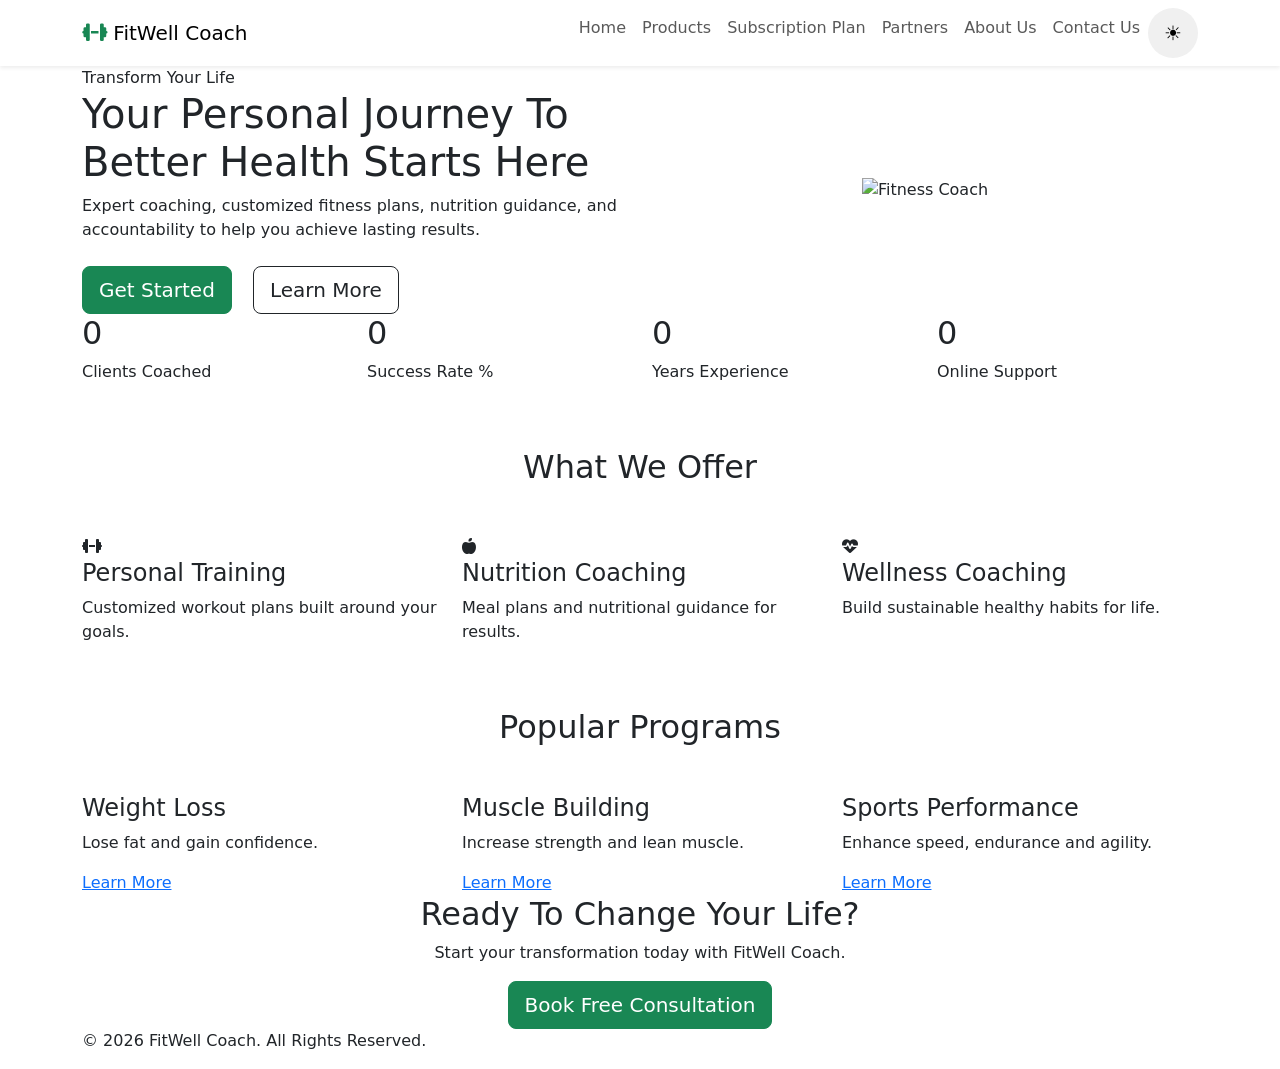
==== index.html @ d2bd3343 "added subscriptions and dark mode" ====
<!DOCTYPE html>
<html lang="en">

<head>
    <meta charset="UTF-8">
    <meta name="viewport" content="width=device-width, initial-scale=1.0">

    <title>FitWell Coach</title>

    <link href="https://cdn.jsdelivr.net/npm/bootstrap@5.3.3/dist/css/bootstrap.min.css" rel="stylesheet">

    <link rel="stylesheet" href="https://cdnjs.cloudflare.com/ajax/libs/font-awesome/6.5.2/css/all.min.css">

    <link rel="stylesheet" href="style.css">
    
    <!-- Dark Mode CSS -->
    <link rel="stylesheet" href="darkmode.css">
</head>

<body>

    <!-- NAVBAR -->

    <nav class="navbar navbar-expand-lg bg-white shadow-sm sticky-top">
        <div class="container">

            <a class="navbar-brand" href="#">
                <i class="fa-solid fa-dumbbell text-success"></i>
                FitWell Coach
            </a>

            <button class="navbar-toggler" data-bs-toggle="collapse" data-bs-target="#navMenu">
                <span class="navbar-toggler-icon"></span>
            </button>

            <div class="collapse navbar-collapse" id="navMenu">

                <ul class="navbar-nav ms-auto">

                    <li class="nav-item">
                        <a class="nav-link" href="index.html">Home</a>
                    </li>

                    <li class="nav-item">
                        <a class="nav-link" href="#">Products</a>
                    </li>

                    <li class="nav-item">
                        <a class="nav-link" href="#">Subscription Plan</a>
                    </li>

                    <li class="nav-item">
                        <a class="nav-link" href="partners.html">Partners</a>

                    </li>

                    <li class="nav-item">
                        <a class="nav-link" href="#">About Us</a>

                    </li>

                    <li class="nav-item">
                        <a class="nav-link" href="#">Contact Us</a>
                    </li>

                    <li class="nav-item">
                        <button class="toggle-btn" id="themeToggle"></button>
                    </li>

                </ul>

            </div>

        </div>
    </nav>

    <!-- HERO -->

    <section class="hero">

        <div class="container">

            <div class="row align-items-center">

                <div class="col-lg-6">

                    <span class="hero-badge">
                        Transform Your Life
                    </span>

                    <h1>
                        Your Personal Journey To
                        Better Health Starts Here
                    </h1>

                    <p>
                        Expert coaching, customized fitness plans,
                        nutrition guidance, and accountability to help
                        you achieve lasting results.
                    </p>

                    <div class="mt-4">

                        <a href="#" class="btn btn-success btn-lg me-3">
                            Get Started
                        </a>

                        <a href="#" class="btn btn-outline-dark btn-lg">
                            Learn More
                        </a>

                    </div>

                </div>

                <div class="col-lg-6 text-center">

                    <img src="https://images.unsplash.com/photo-1517836357463-d25dfeac3438?w=900"
                        class="img-fluid hero-image" alt="Fitness Coach">

                </div>

            </div>

        </div>

    </section>

    <!-- STATS -->

    <section class="stats">

        <div class="container">

            <div class="row g-4">

                <div class="col-md-3">
                    <div class="stat-card">
                        <h2 class="counter" data-target="500">0</h2>
                        <p>Clients Coached</p>
                    </div>
                </div>

                <div class="col-md-3">
                    <div class="stat-card">
                        <h2 class="counter" data-target="95">0</h2>
                        <p>Success Rate %</p>
                    </div>
                </div>

                <div class="col-md-3">
                    <div class="stat-card">
                        <h2 class="counter" data-target="12">0</h2>
                        <p>Years Experience</p>
                    </div>
                </div>

                <div class="col-md-3">
                    <div class="stat-card">
                        <h2 class="counter" data-target="24">0</h2>
                        <p>Online Support</p>
                    </div>
                </div>

            </div>

        </div>

    </section>

    <!-- SERVICES -->

    <section class="py-5">

        <div class="container">

            <h2 class="section-title text-center">
                What We Offer
            </h2>

            <div class="row g-4 mt-4">

                <div class="col-lg-4">

                    <div class="service-card">

                        <i class="fa-solid fa-dumbbell"></i>

                        <h4>Personal Training</h4>

                        <p>
                            Customized workout plans built around your goals.
                        </p>

                    </div>

                </div>

                <div class="col-lg-4">

                    <div class="service-card">

                        <i class="fa-solid fa-apple-whole"></i>

                        <h4>Nutrition Coaching</h4>

                        <p>
                            Meal plans and nutritional guidance for results.
                        </p>

                    </div>

                </div>

                <div class="col-lg-4">

                    <div class="service-card">

                        <i class="fa-solid fa-heart-pulse"></i>

                        <h4>Wellness Coaching</h4>

                        <p>
                            Build sustainable healthy habits for life.
                        </p>

                    </div>

                </div>

            </div>

        </div>

    </section>

    <!-- PROGRAMS -->

    <section class="programs">

        <div class="container">

            <h2 class="section-title text-center">
                Popular Programs
            </h2>

            <div class="row g-4 mt-4">

                <div class="col-lg-4">
                    <div class="program-card">
                        <h4>Weight Loss</h4>
                        <p>Lose fat and gain confidence.</p>
                        <a href="#">Learn More</a>
                    </div>
                </div>

                <div class="col-lg-4">
                    <div class="program-card">
                        <h4>Muscle Building</h4>
                        <p>Increase strength and lean muscle.</p>
                        <a href="#">Learn More</a>
                    </div>
                </div>

                <div class="col-lg-4">
                    <div class="program-card">
                        <h4>Sports Performance</h4>
                        <p>Enhance speed, endurance and agility.</p>
                        <a href="#">Learn More</a>
                    </div>
                </div>

            </div>

        </div>

    </section>

    <!-- CTA -->

    <section class="cta">

        <div class="container text-center">

            <h2>Ready To Change Your Life?</h2>

            <p>
                Start your transformation today with FitWell Coach.
            </p>

            <a href="#" class="btn btn-success btn-lg">
                Book Free Consultation
            </a>

        </div>

    </section>

    <!-- FOOTER -->

    <footer>

        <div class="container">

            <p>
                © 2026 FitWell Coach. All Rights Reserved.
            </p>

        </div>

    </footer>

    <script src="https://cdn.jsdelivr.net/npm/bootstrap@5.3.3/dist/js/bootstrap.bundle.min.js"></script>
    <!-- <script src="script.js"></script> -->
    
    <!-- Dark Mode Script -->
    <script src="darkmode.js"></script>

</body>

</html>
---- darkmode.css ----
/* Dark Mode Toggle Button */
.toggle-btn {
    width: 50px;
    height: 50px;
    border-radius: 50%;
    border: none;
    background: #f0f0f0;
    cursor: pointer;
    display: flex;
    align-items: center;
    justify-content: center;
    font-size: 20px;
    transition: all 0.3s ease;
    position: relative;
}

.toggle-btn:hover {
    background: #e0e0e0;
    transform: scale(1.05);
}

.toggle-btn::before {
    content: '☀️';
    position: absolute;
    transition: opacity 0.3s ease, transform 0.3s ease;
    opacity: 1;
}

.toggle-btn.dark-mode::before {
    opacity: 0;
    transform: rotate(180deg);
}

.toggle-btn::after {
    content: '🌙';
    position: absolute;
    transition: opacity 0.3s ease, transform 0.3s ease;
    opacity: 0;
    transform: rotate(-180deg);
}

.toggle-btn.dark-mode::after {
    opacity: 1;
    transform: rotate(0deg);
}

/* Dark Mode Styles for Body and Text */
body.dark-mode {
    background: #1a1a2e !important;
    color: #e0e0e0 !important;
}

body.dark-mode h1,
body.dark-mode h2,
body.dark-mode h3,
body.dark-mode h4,
body.dark-mode h5,
body.dark-mode h6 {
    color: #e0e0e0 !important;
}

body.dark-mode p,
body.dark-mode span,
body.dark-mode a,
body.dark-mode li {
    color: #d0d0d0 !important;
}

body.dark-mode a {
    transition: color 0.3s ease;
}

body.dark-mode a:hover {
    color: #27ae60 !important;
}

/* Dark Mode Navbar */
body.dark-mode .navbar {
    background-color: #252541 !important;
}

body.dark-mode .navbar-light .navbar-brand {
    color: #e0e0e0 !important;
}

body.dark-mode .navbar-light .nav-link {
    color: #d0d0d0 !important;
}

body.dark-mode .navbar-light .nav-link:hover {
    color: #27ae60 !important;
}

body.dark-mode .navbar-light .navbar-toggler {
    border-color: #555 !important;
}

body.dark-mode .navbar-light .navbar-toggler-icon {
    background-image: url("data:image/svg+xml,%3csvg xmlns='http://www.w3.org/2000/svg' viewBox='0 0 30 30'%3e%3cpath stroke='%23d0d0d0' stroke-linecap='round' stroke-miterlimit='10' stroke-width='2' d='M4 7h22M4 15h22M4 23h22'/%3e%3c/svg%3e") !important;
}

/* Dark Mode Cards */
body.dark-mode .stat-card,
body.dark-mode .service-card,
body.dark-mode .program-card,
body.dark-mode .plan-card,
body.dark-mode .card {
    background: #2d2d44 !important;
    color: #e0e0e0 !important;
    border-color: #3d3d54 !important;
}

body.dark-mode .stat-card h2 {
    color: #27ae60 !important;
}

/* Dark Mode Hero Badge */
body.dark-mode .hero-badge {
    background: rgba(39, 174, 96, 0.2) !important;
    color: #7fd9a0 !important;
}

/* Dark Mode Section Title */
body.dark-mode .section-title {
    color: #e0e0e0 !important;
}

/* Dark Mode Button */
body.dark-mode .btn-success {
    background: #27ae60 !important;
    border-color: #27ae60 !important;
}

body.dark-mode .btn-success:hover {
    background: #1e8449 !important;
    border-color: #1e8449 !important;
}

body.dark-mode .btn-primary,
body.dark-mode .btn-info {
    background: #3498db !important;
    border-color: #3498db !important;
}

body.dark-mode .btn-primary:hover,
body.dark-mode .btn-info:hover {
    background: #2980b9 !important;
    border-color: #2980b9 !important;
}

/* Dark Mode Form Elements */
body.dark-mode .form-control,
body.dark-mode .form-select,
body.dark-mode textarea {
    background: #2d2d44 !important;
    border-color: #3d3d54 !important;
    color: #e0e0e0 !important;
}

body.dark-mode .form-control:focus,
body.dark-mode .form-select:focus {
    background: #2d2d44 !important;
    border-color: #27ae60 !important;
    color: #e0e0e0 !important;
    box-shadow: 0 0 0 0.2rem rgba(39, 174, 96, 0.25) !important;
}

body.dark-mode .form-control::placeholder {
    color: #888 !important;
}

/* Dark Mode Tables */
body.dark-mode .table {
    color: #e0e0e0 !important;
    border-color: #3d3d54 !important;
}

body.dark-mode .table thead th {
    background: #2d2d44 !important;
    color: #e0e0e0 !important;
    border-color: #3d3d54 !important;
}

body.dark-mode .table tbody tr:hover {
    background: #3d3d54 !important;
}

/* Dark Mode Borders and Dividers */
body.dark-mode hr {
    border-color: #3d3d54 !important;
}

body.dark-mode .border {
    border-color: #3d3d54 !important;
}

/* Dark Mode Alerts */
body.dark-mode .alert {
    background: #2d2d44 !important;
    border-color: #3d3d54 !important;
    color: #e0e0e0 !important;
}

body.dark-mode .alert-success {
    background: rgba(39, 174, 96, 0.15) !important;
    border-color: #27ae60 !important;
}

body.dark-mode .alert-warning {
    background: rgba(241, 196, 15, 0.15) !important;
    border-color: #f1c40f !important;
}

body.dark-mode .alert-danger {
    background: rgba(231, 76, 60, 0.15) !important;
    border-color: #e74c3c !important;
}

/* Dark Mode Popular Plan Card */
body.dark-mode .popular {
    border-color: #27ae60 !important;
}

body.dark-mode .amount {
    color: #7fd9a0 !important;
}

body.dark-mode .period {
    color: #888 !important;
}

/* Dark Mode Price Text */
body.dark-mode .price {
    color: #d0d0d0 !important;
}

/* Dark Mode Icons */
body.dark-mode .fa,
body.dark-mode .fas,
body.dark-mode .far {
    color: inherit;
}

body.dark-mode .text-success {
    color: #27ae60 !important;
}

body.dark-mode .text-danger {
    color: #e74c3c !important;
}

body.dark-mode .text-warning {
    color: #f1c40f !important;
}

body.dark-mode .text-info {
    color: #3498db !important;
}

body.dark-mode .bg-light {
    background: #2d2d44 !important;
}

body.dark-mode .bg-white {
    background: #2d2d44 !important;
}

body.dark-mode .shadow-sm,
body.dark-mode .shadow {
    box-shadow: 0 0 10px rgba(0, 0, 0, 0.5) !important;
}

/* Dark Mode Dropdown */
body.dark-mode .dropdown-menu {
    background: #2d2d44 !important;
    border-color: #3d3d54 !important;
}

body.dark-mode .dropdown-item {
    color: #e0e0e0 !important;
}

body.dark-mode .dropdown-item:hover,
body.dark-mode .dropdown-item:focus {
    background: #3d3d54 !important;
    color: #e0e0e0 !important;
}

body.dark-mode .dropdown-divider {
    border-color: #3d3d54 !important;
}

/* Dark Mode Modal */
body.dark-mode .modal-content {
    background: #2d2d44 !important;
    border-color: #3d3d54 !important;
    color: #e0e0e0 !important;
}

body.dark-mode .modal-header {
    border-color: #3d3d54 !important;
}

body.dark-mode .modal-footer {
    border-color: #3d3d54 !important;
}

body.dark-mode .btn-close {
    filter: invert(1);
}

/* Dark Mode Toggle Button Styling */
body.dark-mode .toggle-btn {
    background: #3d3d54 !important;
}

body.dark-mode .toggle-btn:hover {
    background: #4d4d64 !important;
}

/* Smooth Transitions */
body,
body * {
    transition: background-color 0.3s ease, color 0.3s ease, border-color 0.3s ease;
}
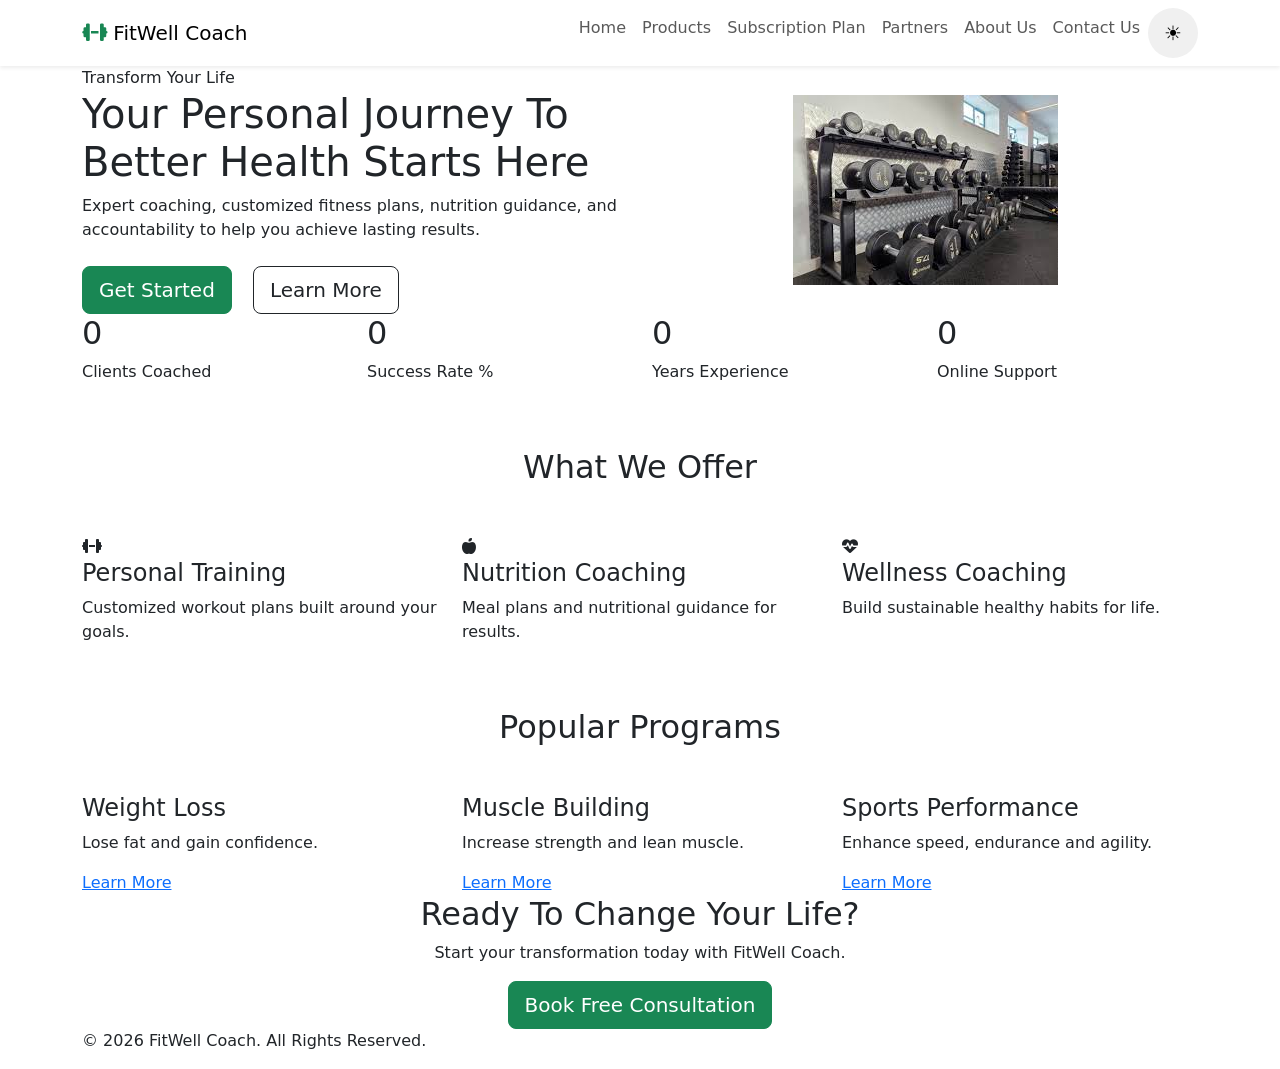
==== commit 8f46d7c2: "sec commit" ====
--- a/index.html
+++ b/index.html
@@ -19,7 +19,6 @@
 
 <body>
 
-    <!-- NAVBAR -->
 
     <nav class="navbar navbar-expand-lg bg-white shadow-sm sticky-top">
         <div class="container">
@@ -42,11 +41,11 @@
                     </li>
 
                     <li class="nav-item">
-                        <a class="nav-link" href="#">Products</a>
-                    </li>
-
-                    <li class="nav-item">
-                        <a class="nav-link" href="#">Subscription Plan</a>
+                        <a class="nav-link" href="products.html">Products</a>
+                    </li>
+
+                    <li class="nav-item">
+                        <a class="nav-link" href="Subscription.html">Subscription Plan</a>
                     </li>
 
                     <li class="nav-item">
@@ -55,12 +54,12 @@
                     </li>
 
                     <li class="nav-item">
-                        <a class="nav-link" href="#">About Us</a>
-
-                    </li>
-
-                    <li class="nav-item">
-                        <a class="nav-link" href="#">Contact Us</a>
+                        <a class="nav-link" href="about.html">About Us</a>
+
+                    </li>
+
+                    <li class="nav-item">
+                        <a class="nav-link" href="contact.us.html">Contact Us</a>
                     </li>
 
                     <li class="nav-item">
@@ -74,7 +73,6 @@
         </div>
     </nav>
 
-    <!-- HERO -->
 
     <section class="hero">
 
@@ -115,7 +113,7 @@
 
                 <div class="col-lg-6 text-center">
 
-                    <img src="https://images.unsplash.com/photo-1517836357463-d25dfeac3438?w=900"
+                    <img src="images/dumbell.jpg"
                         class="img-fluid hero-image" alt="Fitness Coach">
 
                 </div>
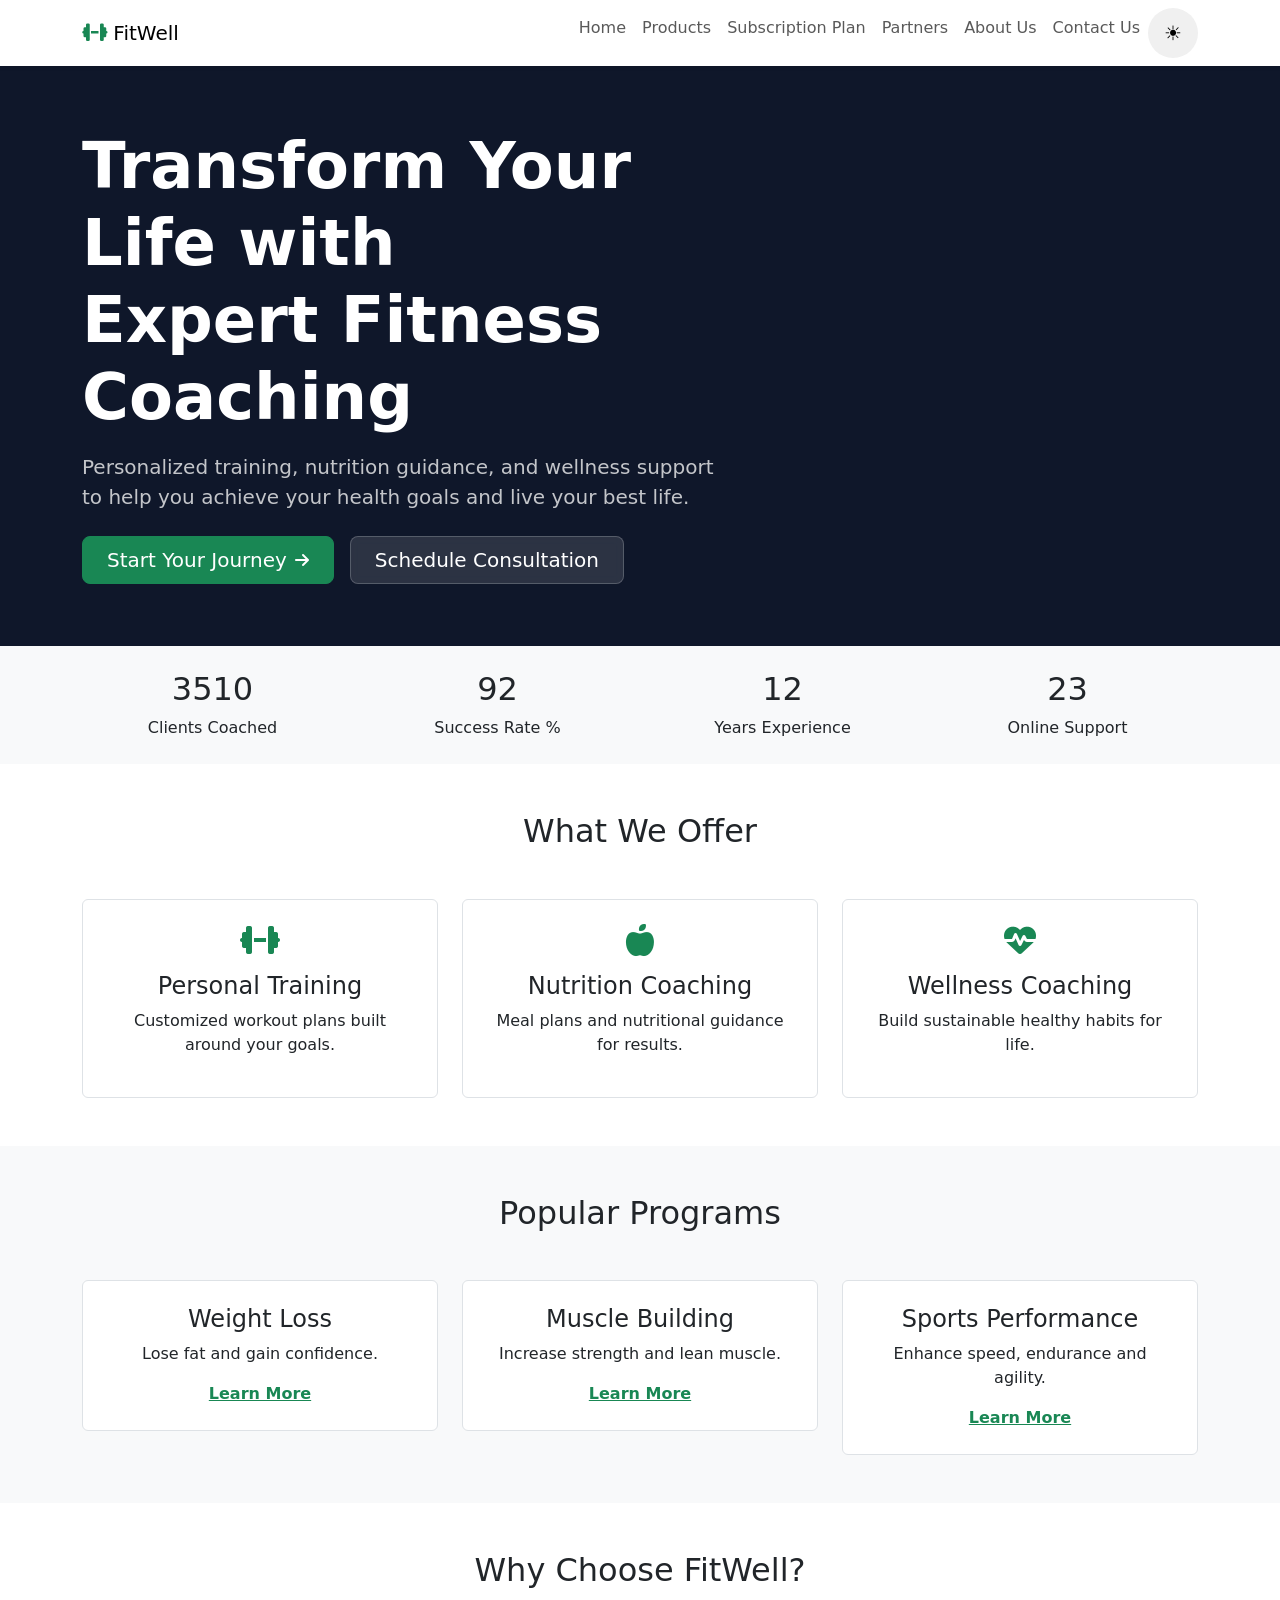
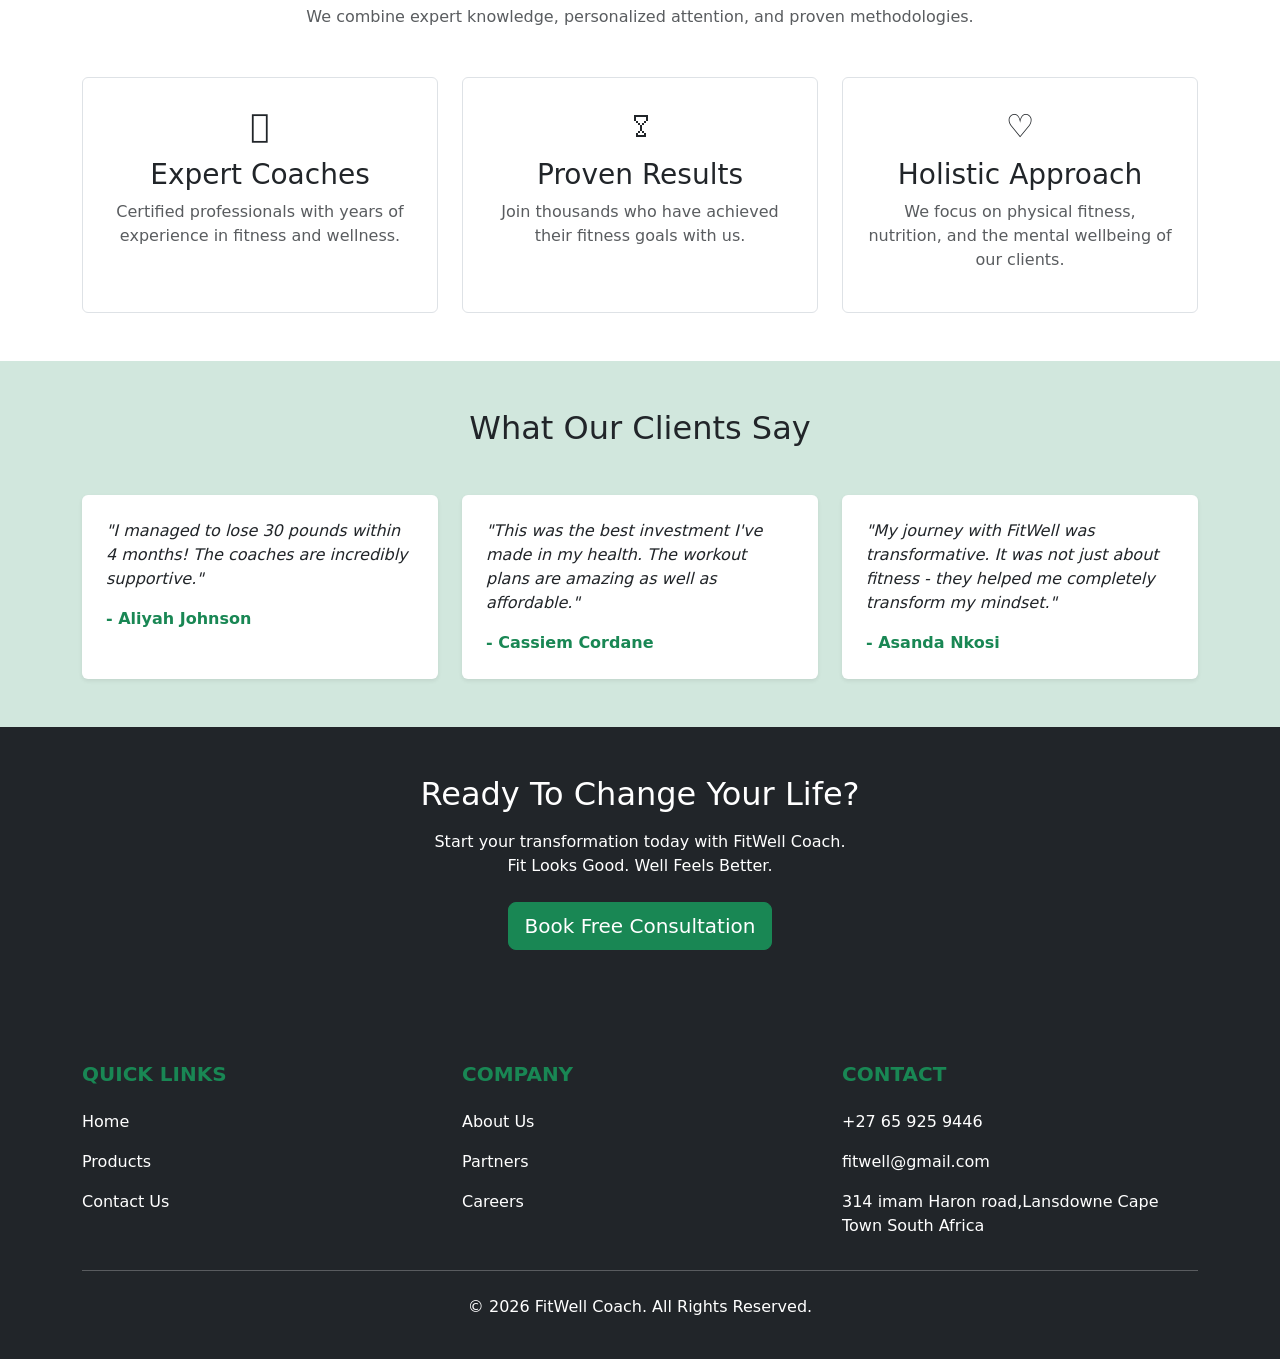
==== commit 55def649: "index work" ====
--- a/index.html
+++ b/index.html
@@ -1,319 +1,397 @@
-<!DOCTYPE html>
+<!doctype html>
 <html lang="en">
-
-<head>
-    <meta charset="UTF-8">
-    <meta name="viewport" content="width=device-width, initial-scale=1.0">
-
-    <title>FitWell Coach</title>
-
-    <link href="https://cdn.jsdelivr.net/npm/bootstrap@5.3.3/dist/css/bootstrap.min.css" rel="stylesheet">
-
-    <link rel="stylesheet" href="https://cdnjs.cloudflare.com/ajax/libs/font-awesome/6.5.2/css/all.min.css">
-
-    <link rel="stylesheet" href="style.css">
-    
-    <!-- Dark Mode CSS -->
-    <link rel="stylesheet" href="darkmode.css">
-</head>
-
-<body>
-
-
+  <head>
+    <meta charset="UTF-8" />
+    <meta name="viewport" content="width=device-width, initial-scale=1.0" />
+
+    <title>FitWell</title>
+
+    <link
+      href="https://cdn.jsdelivr.net/npm/bootstrap@5.3.3/dist/css/bootstrap.min.css"
+      rel="stylesheet"
+    />
+
+    <link
+      rel="stylesheet"
+      href="https://cdnjs.cloudflare.com/ajax/libs/font-awesome/6.5.2/css/all.min.css"
+    />
+
+    <link rel="stylesheet" href="style.css" />
+    <link rel="stylesheet" href="darkmode.css" />
+
+    <style>
+      .service-card,
+      .program-card,
+      .why-choose-card {
+        transition:
+          transform 0.3s ease,
+          box-shadow 0.3s ease;
+      }
+      .service-card:hover,
+      .program-card:hover,
+      .why-choose-card:hover {
+        transform: translateY(-5px);
+        box-shadow: 0 10px 20px rgba(0, 0, 0, 0.1);
+      }
+      /* Custom secondary button matching Bootstrap sizes for index2 hero structure */
+      .btn-outline-custom {
+        border: 2px solid #212529;
+        color: #212529;
+        background: transparent;
+        transition: all 0.3s ease;
+      }
+      .btn-outline-custom:hover {
+        background: #212529;
+        color: #fff;
+      }
+
+      /* UPDATED RESPONSIVE HERO BANNER */
+      .hero-bg-overlay {
+        background:
+          linear-gradient(rgba(15, 23, 42, 0.72), rgba(15, 23, 42, 0.72)),
+          url("https://vsc.co.za/wp-content/uploads/2021/04/vsc_header_home_2021.jpg")
+            no-repeat center center;
+        background-size: cover;
+        background-attachment: scroll;
+        background-color: #0f172a; /* Fallback baseline background color */
+
+        min-height: 580px;
+        display: flex;
+        align-items: center;
+      }
+
+      /* Glassmorphism secondary button style matching reference design layout */
+      .btn-dark-tint {
+        background-color: rgba(255, 255, 255, 0.12);
+        color: #fff;
+        border: 1px solid rgba(255, 255, 255, 0.2);
+        backdrop-filter: blur(4px);
+        transition: all 0.3s ease;
+      }
+      .btn-dark-tint:hover {
+        background-color: rgba(255, 255, 255, 0.25);
+        color: #fff;
+      }
+    </style>
+  </head>
+
+  <body>
     <nav class="navbar navbar-expand-lg bg-white shadow-sm sticky-top">
-        <div class="container">
-
-            <a class="navbar-brand" href="#">
-                <i class="fa-solid fa-dumbbell text-success"></i>
-                FitWell Coach
-            </a>
-
-            <button class="navbar-toggler" data-bs-toggle="collapse" data-bs-target="#navMenu">
-                <span class="navbar-toggler-icon"></span>
-            </button>
-
-            <div class="collapse navbar-collapse" id="navMenu">
-
-                <ul class="navbar-nav ms-auto">
-
-                    <li class="nav-item">
-                        <a class="nav-link" href="index.html">Home</a>
-                    </li>
-
-                    <li class="nav-item">
-                        <a class="nav-link" href="products.html">Products</a>
-                    </li>
-
-                    <li class="nav-item">
-                        <a class="nav-link" href="Subscription.html">Subscription Plan</a>
-                    </li>
-
-                    <li class="nav-item">
-                        <a class="nav-link" href="partners.html">Partners</a>
-
-                    </li>
-
-                    <li class="nav-item">
-                        <a class="nav-link" href="about.html">About Us</a>
-
-                    </li>
-
-                    <li class="nav-item">
-                        <a class="nav-link" href="contact.us.html">Contact Us</a>
-                    </li>
-
-                    <li class="nav-item">
-                        <button class="toggle-btn" id="themeToggle"></button>
-                    </li>
-
-                </ul>
-
-            </div>
-
-        </div>
+      <div class="container">
+        <a class="navbar-brand" href="#">
+          <i class="fa-solid fa-dumbbell text-success"></i>
+          FitWell
+        </a>
+
+        <button
+          class="navbar-toggler"
+          data-bs-toggle="collapse"
+          data-bs-target="#navMenu"
+        >
+          <span class="navbar-toggler-icon"></span>
+        </button>
+
+        <div class="collapse navbar-collapse" id="navMenu">
+          <ul class="navbar-nav ms-auto">
+            <li class="nav-item">
+              <a class="nav-link" href="index.html">Home</a>
+            </li>
+            <li class="nav-item">
+              <a class="nav-link" href="products.html">Products</a>
+            </li>
+            <li class="nav-item">
+              <a class="nav-link" href="Subscription.html">Subscription Plan</a>
+            </li>
+            <li class="nav-item">
+              <a class="nav-link" href="partners.html">Partners</a>
+            </li>
+            <li class="nav-item">
+              <a class="nav-link" href="about.html">About Us</a>
+            </li>
+            <li class="nav-item">
+              <a class="nav-link" href="contact.us.html">Contact Us</a>
+            </li>
+            <li class="nav-item">
+              <button class="toggle-btn" id="themeToggle"></button>
+            </li>
+          </ul>
+        </div>
+      </div>
     </nav>
 
-
-    <section class="hero">
-
-        <div class="container">
-
-            <div class="row align-items-center">
-
-                <div class="col-lg-6">
-
-                    <span class="hero-badge">
-                        Transform Your Life
-                    </span>
-
-                    <h1>
-                        Your Personal Journey To
-                        Better Health Starts Here
-                    </h1>
-
-                    <p>
-                        Expert coaching, customized fitness plans,
-                        nutrition guidance, and accountability to help
-                        you achieve lasting results.
-                    </p>
-
-                    <div class="mt-4">
-
-                        <a href="#" class="btn btn-success btn-lg me-3">
-                            Get Started
-                        </a>
-
-                        <a href="#" class="btn btn-outline-dark btn-lg">
-                            Learn More
-                        </a>
-
-                    </div>
-
-                </div>
-
-                <div class="col-lg-6 text-center">
-
-                    <img src="images/dumbell.jpg"
-                        class="img-fluid hero-image" alt="Fitness Coach">
-
-                </div>
-
-            </div>
-
-        </div>
-
-    </section>
-
-    <!-- STATS -->
-
-    <section class="stats">
-
-        <div class="container">
-
-            <div class="row g-4">
-
-                <div class="col-md-3">
-                    <div class="stat-card">
-                        <h2 class="counter" data-target="500">0</h2>
-                        <p>Clients Coached</p>
-                    </div>
-                </div>
-
-                <div class="col-md-3">
-                    <div class="stat-card">
-                        <h2 class="counter" data-target="95">0</h2>
-                        <p>Success Rate %</p>
-                    </div>
-                </div>
-
-                <div class="col-md-3">
-                    <div class="stat-card">
-                        <h2 class="counter" data-target="12">0</h2>
-                        <p>Years Experience</p>
-                    </div>
-                </div>
-
-                <div class="col-md-3">
-                    <div class="stat-card">
-                        <h2 class="counter" data-target="24">0</h2>
-                        <p>Online Support</p>
-                    </div>
-                </div>
-
-            </div>
-
-        </div>
-
-    </section>
-
-    <!-- SERVICES -->
+    <section class="hero hero-bg-overlay text-white py-5">
+      <div class="container">
+        <div class="row text-start">
+          <div class="col-xl-7 col-lg-9">
+            <h1 class="display-3 fw-bold mb-3">
+              Transform Your Life with<br />Expert Fitness Coaching
+            </h1>
+            <p class="lead mb-4 opacity-75" style="max-width: 680px">
+              Personalized training, nutrition guidance, and wellness support to
+              help you achieve your health goals and live your best life.
+            </p>
+            <div class="d-flex gap-3 mt-4">
+              <a
+                href="#"
+                class="btn btn-success btn-lg px-4 py-2 d-inline-flex align-items-center gap-2"
+                >Start Your Journey <i class="fa-solid fa-arrow-right fs-6"></i
+              ></a>
+              <a href="#" class="btn btn-dark-tint btn-lg px-4 py-2"
+                >Schedule Consultation</a
+              >
+            </div>
+          </div>
+        </div>
+      </div>
+    </section>
+
+    <section class="stats py-4 bg-light">
+      <div class="container">
+        <div class="row g-4 text-center">
+          <div class="col-md-3">
+            <div class="stat-card">
+              <h2 class="counter" data-target="500">3510</h2>
+              <p class="mb-0">Clients Coached</p>
+            </div>
+          </div>
+          <div class="col-md-3">
+            <div class="stat-card">
+              <h2 class="counter" data-target="95">92</h2>
+              <p class="mb-0">Success Rate %</p>
+            </div>
+          </div>
+          <div class="col-md-3">
+            <div class="stat-card">
+              <h2 class="counter" data-target="12">12</h2>
+              <p class="mb-0">Years Experience</p>
+            </div>
+          </div>
+          <div class="col-md-3">
+            <div class="stat-card">
+              <h2 class="counter" data-target="24">23</h2>
+              <p class="mb-0">Online Support</p>
+            </div>
+          </div>
+        </div>
+      </div>
+    </section>
 
     <section class="py-5">
-
-        <div class="container">
-
-            <h2 class="section-title text-center">
-                What We Offer
-            </h2>
-
-            <div class="row g-4 mt-4">
-
-                <div class="col-lg-4">
-
-                    <div class="service-card">
-
-                        <i class="fa-solid fa-dumbbell"></i>
-
-                        <h4>Personal Training</h4>
-
-                        <p>
-                            Customized workout plans built around your goals.
-                        </p>
-
-                    </div>
-
-                </div>
-
-                <div class="col-lg-4">
-
-                    <div class="service-card">
-
-                        <i class="fa-solid fa-apple-whole"></i>
-
-                        <h4>Nutrition Coaching</h4>
-
-                        <p>
-                            Meal plans and nutritional guidance for results.
-                        </p>
-
-                    </div>
-
-                </div>
-
-                <div class="col-lg-4">
-
-                    <div class="service-card">
-
-                        <i class="fa-solid fa-heart-pulse"></i>
-
-                        <h4>Wellness Coaching</h4>
-
-                        <p>
-                            Build sustainable healthy habits for life.
-                        </p>
-
-                    </div>
-
-                </div>
-
-            </div>
-
-        </div>
-
-    </section>
-
-    <!-- PROGRAMS -->
-
-    <section class="programs">
-
-        <div class="container">
-
-            <h2 class="section-title text-center">
-                Popular Programs
-            </h2>
-
-            <div class="row g-4 mt-4">
-
-                <div class="col-lg-4">
-                    <div class="program-card">
-                        <h4>Weight Loss</h4>
-                        <p>Lose fat and gain confidence.</p>
-                        <a href="#">Learn More</a>
-                    </div>
-                </div>
-
-                <div class="col-lg-4">
-                    <div class="program-card">
-                        <h4>Muscle Building</h4>
-                        <p>Increase strength and lean muscle.</p>
-                        <a href="#">Learn More</a>
-                    </div>
-                </div>
-
-                <div class="col-lg-4">
-                    <div class="program-card">
-                        <h4>Sports Performance</h4>
-                        <p>Enhance speed, endurance and agility.</p>
-                        <a href="#">Learn More</a>
-                    </div>
-                </div>
-
-            </div>
-
-        </div>
-
-    </section>
-
-    <!-- CTA -->
-
-    <section class="cta">
-
-        <div class="container text-center">
-
-            <h2>Ready To Change Your Life?</h2>
-
-            <p>
-                Start your transformation today with FitWell Coach.
-            </p>
-
-            <a href="#" class="btn btn-success btn-lg">
-                Book Free Consultation
-            </a>
-
-        </div>
-
-    </section>
-
-    <!-- FOOTER -->
-
-    <footer>
-
-        <div class="container">
-
-            <p>
-                © 2026 FitWell Coach. All Rights Reserved.
-            </p>
-
-        </div>
-
+      <div class="container">
+        <h2 class="section-title text-center mb-5">What We Offer</h2>
+        <div class="row g-4">
+          <div class="col-lg-4">
+            <div class="service-card p-4 border rounded text-center bg-white">
+              <i class="fa-solid fa-dumbbell fa-2x text-success mb-3"></i>
+              <h4>Personal Training</h4>
+              <p>Customized workout plans built around your goals.</p>
+            </div>
+          </div>
+          <div class="col-lg-4">
+            <div class="service-card p-4 border rounded text-center bg-white">
+              <i class="fa-solid fa-apple-whole fa-2x text-success mb-3"></i>
+              <h4>Nutrition Coaching</h4>
+              <p>Meal plans and nutritional guidance for results.</p>
+            </div>
+          </div>
+          <div class="col-lg-4">
+            <div class="service-card p-4 border rounded text-center bg-white">
+              <i class="fa-solid fa-heart-pulse fa-2x text-success mb-3"></i>
+              <h4>Wellness Coaching</h4>
+              <p>Build sustainable healthy habits for life.</p>
+            </div>
+          </div>
+        </div>
+      </div>
+    </section>
+
+    <section class="programs py-5 bg-light">
+      <div class="container">
+        <h2 class="section-title text-center mb-5">Popular Programs</h2>
+        <div class="row g-4">
+          <div class="col-lg-4">
+            <div class="program-card p-4 border rounded bg-white text-center">
+              <h4>Weight Loss</h4>
+              <p>Lose fat and gain confidence.</p>
+              <a href="#" class="text-success fw-bold">Learn More</a>
+            </div>
+          </div>
+          <div class="col-lg-4">
+            <div class="program-card p-4 border rounded bg-white text-center">
+              <h4>Muscle Building</h4>
+              <p>Increase strength and lean muscle.</p>
+              <a href="#" class="text-success fw-bold">Learn More</a>
+            </div>
+          </div>
+          <div class="col-lg-4">
+            <div class="program-card p-4 border rounded bg-white text-center">
+              <h4>Sports Performance</h4>
+              <p>Enhance speed, endurance and agility.</p>
+              <a href="#" class="text-success fw-bold">Learn More</a>
+            </div>
+          </div>
+        </div>
+      </div>
+    </section>
+
+    <section class="section py-5">
+      <div class="container">
+        <h2 class="text-center mb-3">Why Choose FitWell?</h2>
+        <p class="text-center text-muted mb-5">
+          We combine expert knowledge, personalized attention, and proven
+          methodologies.
+        </p>
+        <div class="row g-4">
+          <div class="col-md-4">
+            <div
+              class="why-choose-card card p-4 h-100 border rounded text-center bg-white"
+            >
+              <div class="fs-2 mb-2">𖠋</div>
+              <h3>Expert Coaches</h3>
+              <p class="text-muted">
+                Certified professionals with years of experience in fitness and
+                wellness.
+              </p>
+            </div>
+          </div>
+          <div class="col-md-4">
+            <div
+              class="why-choose-card card p-4 h-100 border rounded text-center bg-white"
+            >
+              <div class="fs-2 mb-2">𐃯</div>
+              <h3>Proven Results</h3>
+              <p class="text-muted">
+                Join thousands who have achieved their fitness goals with us.
+              </p>
+            </div>
+          </div>
+          <div class="col-md-4">
+            <div
+              class="why-choose-card card p-4 h-100 border rounded text-center bg-white"
+            >
+              <div class="fs-2 mb-2">♡</div>
+              <h3>Holistic Approach</h3>
+              <p class="text-muted">
+                We focus on physical fitness, nutrition, and the mental
+                wellbeing of our clients.
+              </p>
+            </div>
+          </div>
+        </div>
+      </div>
+    </section>
+
+    <section class="section py-5 bg-success-subtle text-dark">
+      <div class="container">
+        <h2 class="text-center mb-5">What Our Clients Say</h2>
+        <div class="row g-4">
+          <div class="col-md-4">
+            <div class="card p-4 h-100 border-0 shadow-sm bg-white text-dark">
+              <p class="fst-italic">
+                "I managed to lose 30 pounds within 4 months! The coaches are
+                incredibly supportive."
+              </p>
+              <strong class="text-success">- Aliyah Johnson</strong>
+            </div>
+          </div>
+          <div class="col-md-4">
+            <div class="card p-4 h-100 border-0 shadow-sm bg-white text-dark">
+              <p class="fst-italic">
+                "This was the best investment I've made in my health. The
+                workout plans are amazing as well as affordable."
+              </p>
+              <strong class="text-success">- Cassiem Cordane</strong>
+            </div>
+          </div>
+          <div class="col-md-4">
+            <div class="card p-4 h-100 border-0 shadow-sm bg-white text-dark">
+              <p class="fst-italic">
+                "My journey with FitWell was transformative. It was not just
+                about fitness - they helped me completely transform my mindset."
+              </p>
+              <strong class="text-success">- Asanda Nkosi</strong>
+            </div>
+          </div>
+        </div>
+      </div>
+    </section>
+
+    <section class="cta py-5 bg-dark text-white text-center">
+      <div class="container">
+        <h2 class="mb-3">Ready To Change Your Life?</h2>
+        <p class="mb-4">
+          Start your transformation today with FitWell Coach.<br />
+          Fit Looks Good. Well Feels Better.
+        </p>
+        <a href="#" class="btn btn-success btn-lg"> Book Free Consultation </a>
+      </div>
+    </section>
+
+    <footer class="bg-dark text-white pt-5 pb-4">
+      <div class="container text-md-start text-center">
+        <div class="row">
+          <div class="col-md-4 col-lg-4 col-xl-4 mx-auto mt-3">
+            <h5 class="text-uppercase mb-4 fw-bold text-success">
+              Quick Links
+            </h5>
+
+            <p>
+              <a href="index.html" class="text-white text-decoration-none"
+                >Home</a
+              >
+            </p>
+            <p>
+              <a href="products.html" class="text-white text-decoration-none"
+                >Products</a
+              >
+            </p>
+            <p>
+              <a href="contact.us.html" class="text-white text-decoration-none"
+                >Contact Us</a
+              >
+            </p>
+          </div>
+
+          <div class="col-md-4 col-lg-4 col-xl-4 mx-auto mt-3">
+            <h5 class="text-uppercase mb-4 fw-bold text-success">Company</h5>
+
+            <p>
+              <a href="about.html" class="text-white text-decoration-none"
+                >About Us</a
+              >
+            </p>
+            <p>
+              <a href="partners.html" class="text-white text-decoration-none"
+                >Partners</a
+              >
+            </p>
+            <p>
+              <a
+                href="Subscription.html"
+                class="text-white text-decoration-none"
+                >Careers</a
+              >
+            </p>
+          </div>
+
+          <div class="col-md-4 col-lg-4 col-xl-4 mx-auto mt-3">
+            <h5 class="text-uppercase mb-4 fw-bold text-success">Contact</h5>
+
+            <p>+27 65 925 9446</p>
+            <p>fitwell@gmail.com</p>
+            <p>314 imam Haron road,Lansdowne Cape Town South Africa</p>
+          </div>
+        </div>
+
+        <hr class="mb-4" />
+
+        <div class="text-center">
+          <p>© 2026 FitWell Coach. All Rights Reserved.</p>
+        </div>
+      </div>
     </footer>
 
     <script src="https://cdn.jsdelivr.net/npm/bootstrap@5.3.3/dist/js/bootstrap.bundle.min.js"></script>
-    <!-- <script src="script.js"></script> -->
-    
-    <!-- Dark Mode Script -->
     <script src="darkmode.js"></script>
-
-</body>
-
-</html>+  </body>
+</html>
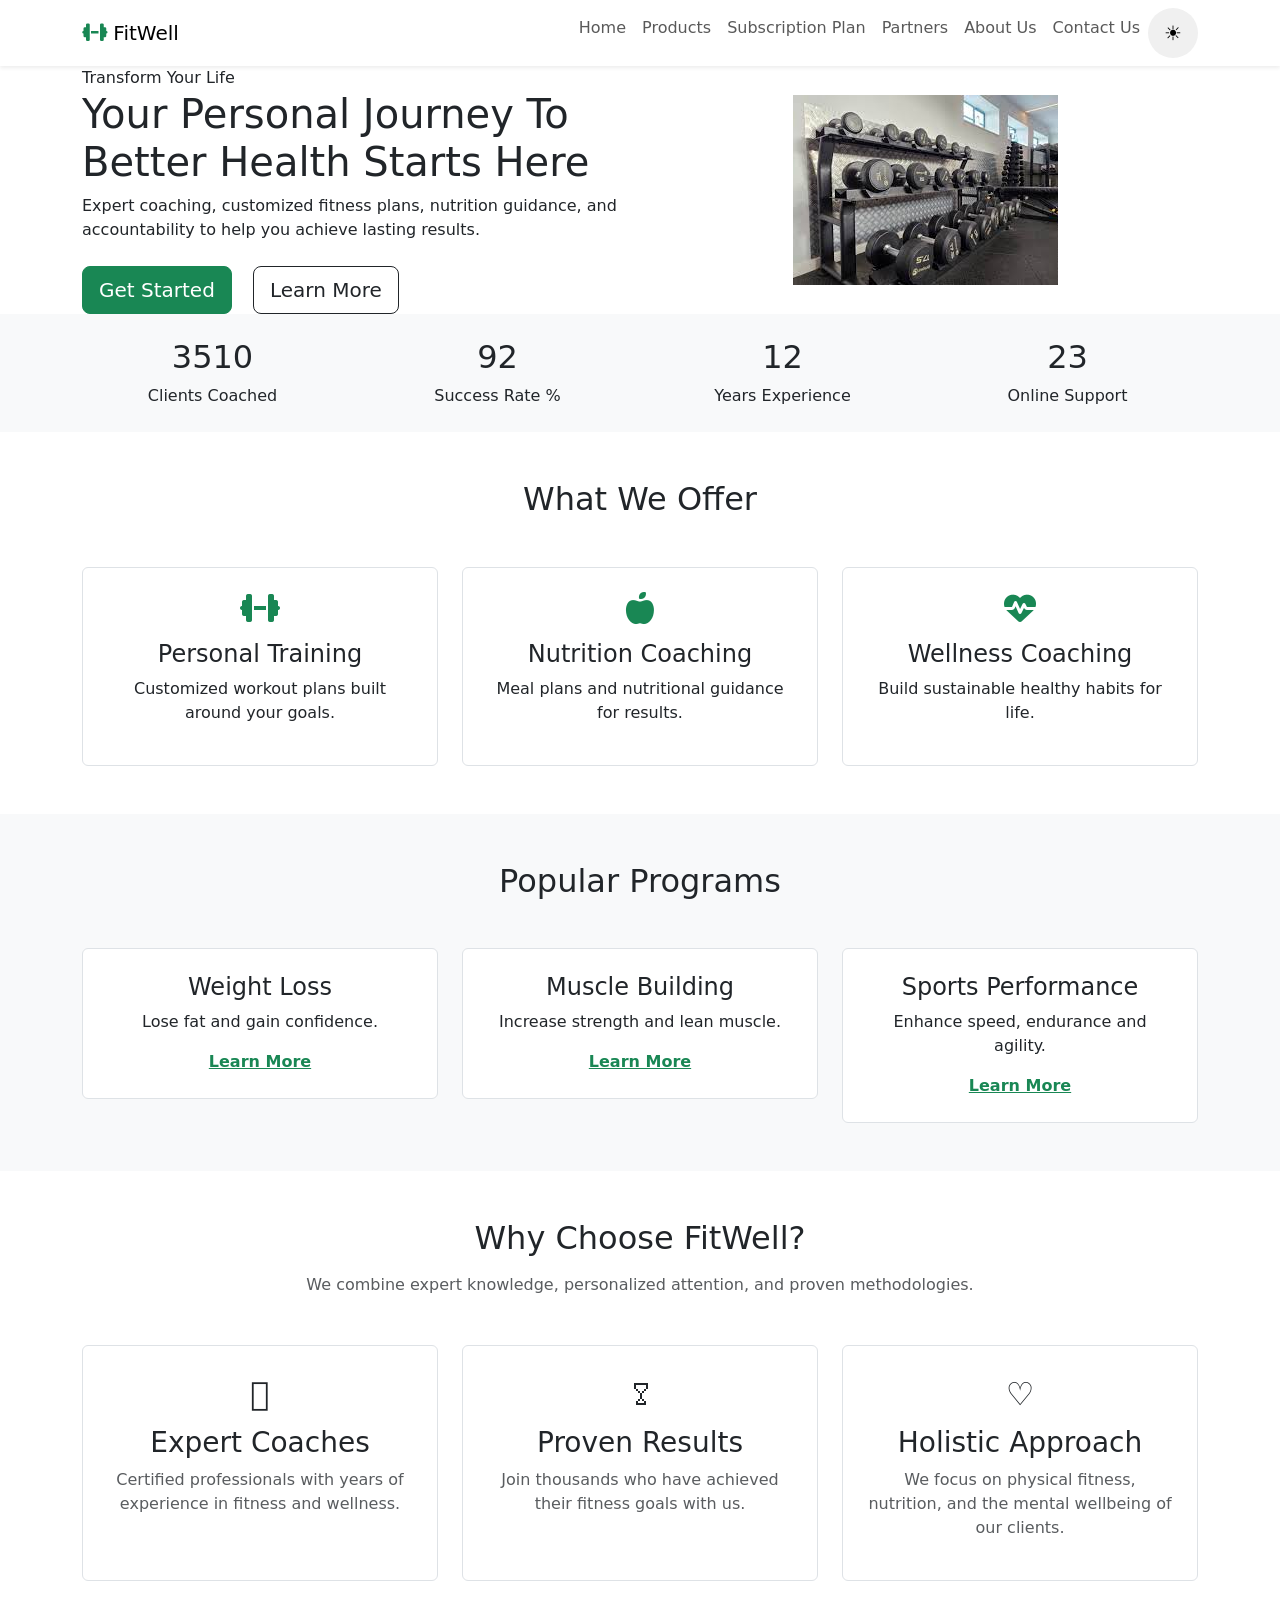
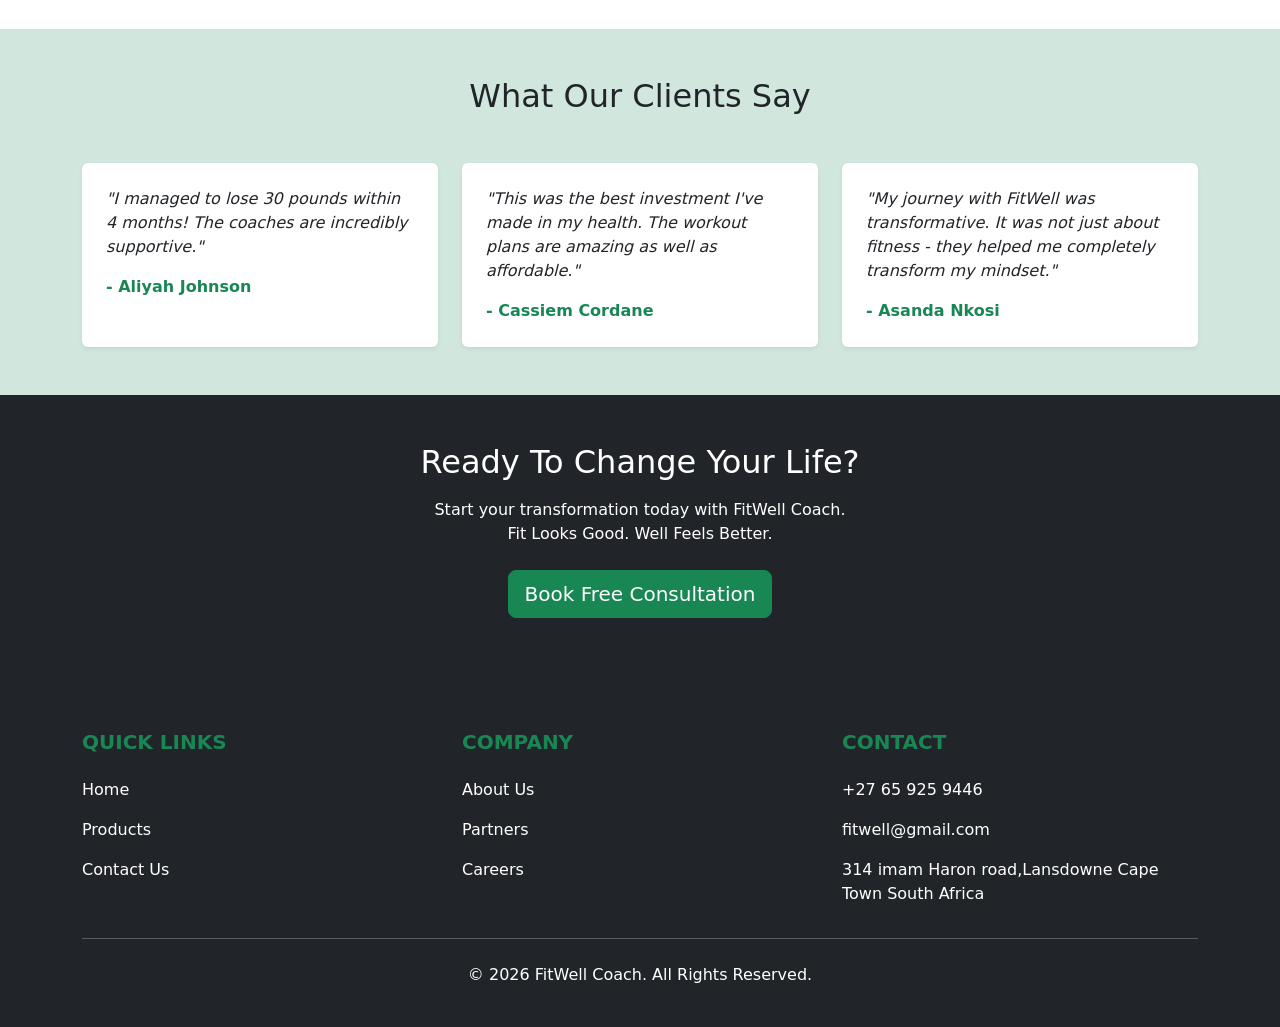
==== commit 641a6fd8: "Merge branch 'main' of https://github.com/Khaalid-hattas/fitness-wellness into index-work" ====
--- a/index.html
+++ b/index.html
@@ -16,64 +16,11 @@
       href="https://cdnjs.cloudflare.com/ajax/libs/font-awesome/6.5.2/css/all.min.css"
     />
 
-    <link rel="stylesheet" href="style.css" />
-    <link rel="stylesheet" href="darkmode.css" />
-
-    <style>
-      .service-card,
-      .program-card,
-      .why-choose-card {
-        transition:
-          transform 0.3s ease,
-          box-shadow 0.3s ease;
-      }
-      .service-card:hover,
-      .program-card:hover,
-      .why-choose-card:hover {
-        transform: translateY(-5px);
-        box-shadow: 0 10px 20px rgba(0, 0, 0, 0.1);
-      }
-      /* Custom secondary button matching Bootstrap sizes for index2 hero structure */
-      .btn-outline-custom {
-        border: 2px solid #212529;
-        color: #212529;
-        background: transparent;
-        transition: all 0.3s ease;
-      }
-      .btn-outline-custom:hover {
-        background: #212529;
-        color: #fff;
-      }
-
-      /* UPDATED RESPONSIVE HERO BANNER */
-      .hero-bg-overlay {
-        background:
-          linear-gradient(rgba(15, 23, 42, 0.72), rgba(15, 23, 42, 0.72)),
-          url("https://vsc.co.za/wp-content/uploads/2021/04/vsc_header_home_2021.jpg")
-            no-repeat center center;
-        background-size: cover;
-        background-attachment: scroll;
-        background-color: #0f172a; /* Fallback baseline background color */
-
-        min-height: 580px;
-        display: flex;
-        align-items: center;
-      }
-
-      /* Glassmorphism secondary button style matching reference design layout */
-      .btn-dark-tint {
-        background-color: rgba(255, 255, 255, 0.12);
-        color: #fff;
-        border: 1px solid rgba(255, 255, 255, 0.2);
-        backdrop-filter: blur(4px);
-        transition: all 0.3s ease;
-      }
-      .btn-dark-tint:hover {
-        background-color: rgba(255, 255, 255, 0.25);
-        color: #fff;
-      }
-    </style>
-  </head>
+    <link rel="stylesheet" href="style.css">
+    
+    <!-- Dark Mode CSS -->
+    <link rel="stylesheet" href="darkmode.css">
+</head>
 
   <body>
     <nav class="navbar navbar-expand-lg bg-white shadow-sm sticky-top">
@@ -119,26 +66,51 @@
       </div>
     </nav>
 
-    <section class="hero hero-bg-overlay text-white py-5">
-      <div class="container">
-        <div class="row text-start">
-          <div class="col-xl-7 col-lg-9">
-            <h1 class="display-3 fw-bold mb-3">
-              Transform Your Life with<br />Expert Fitness Coaching
-            </h1>
-            <p class="lead mb-4 opacity-75" style="max-width: 680px">
-              Personalized training, nutrition guidance, and wellness support to
-              help you achieve your health goals and live your best life.
-            </p>
-            <div class="d-flex gap-3 mt-4">
-              <a
-                href="#"
-                class="btn btn-success btn-lg px-4 py-2 d-inline-flex align-items-center gap-2"
-                >Start Your Journey <i class="fa-solid fa-arrow-right fs-6"></i
-              ></a>
-              <a href="#" class="btn btn-dark-tint btn-lg px-4 py-2"
-                >Schedule Consultation</a
-              >
+
+    <section class="hero">
+
+        <div class="container">
+
+            <div class="row align-items-center">
+
+                <div class="col-lg-6">
+
+                    <span class="hero-badge">
+                        Transform Your Life
+                    </span>
+
+                    <h1>
+                        Your Personal Journey To
+                        Better Health Starts Here
+                    </h1>
+
+                    <p>
+                        Expert coaching, customized fitness plans,
+                        nutrition guidance, and accountability to help
+                        you achieve lasting results.
+                    </p>
+
+                    <div class="mt-4">
+
+                        <a href="#" class="btn btn-success btn-lg me-3">
+                            Get Started
+                        </a>
+
+                        <a href="#" class="btn btn-outline-dark btn-lg">
+                            Learn More
+                        </a>
+
+                    </div>
+
+                </div>
+
+                <div class="col-lg-6 text-center">
+
+                    <img src="images/dumbell.jpg"
+                        class="img-fluid hero-image" alt="Fitness Coach">
+
+                </div>
+
             </div>
           </div>
         </div>
@@ -392,6 +364,9 @@
     </footer>
 
     <script src="https://cdn.jsdelivr.net/npm/bootstrap@5.3.3/dist/js/bootstrap.bundle.min.js"></script>
+    <!-- <script src="script.js"></script> -->
+    
+    <!-- Dark Mode Script -->
     <script src="darkmode.js"></script>
   </body>
 </html>
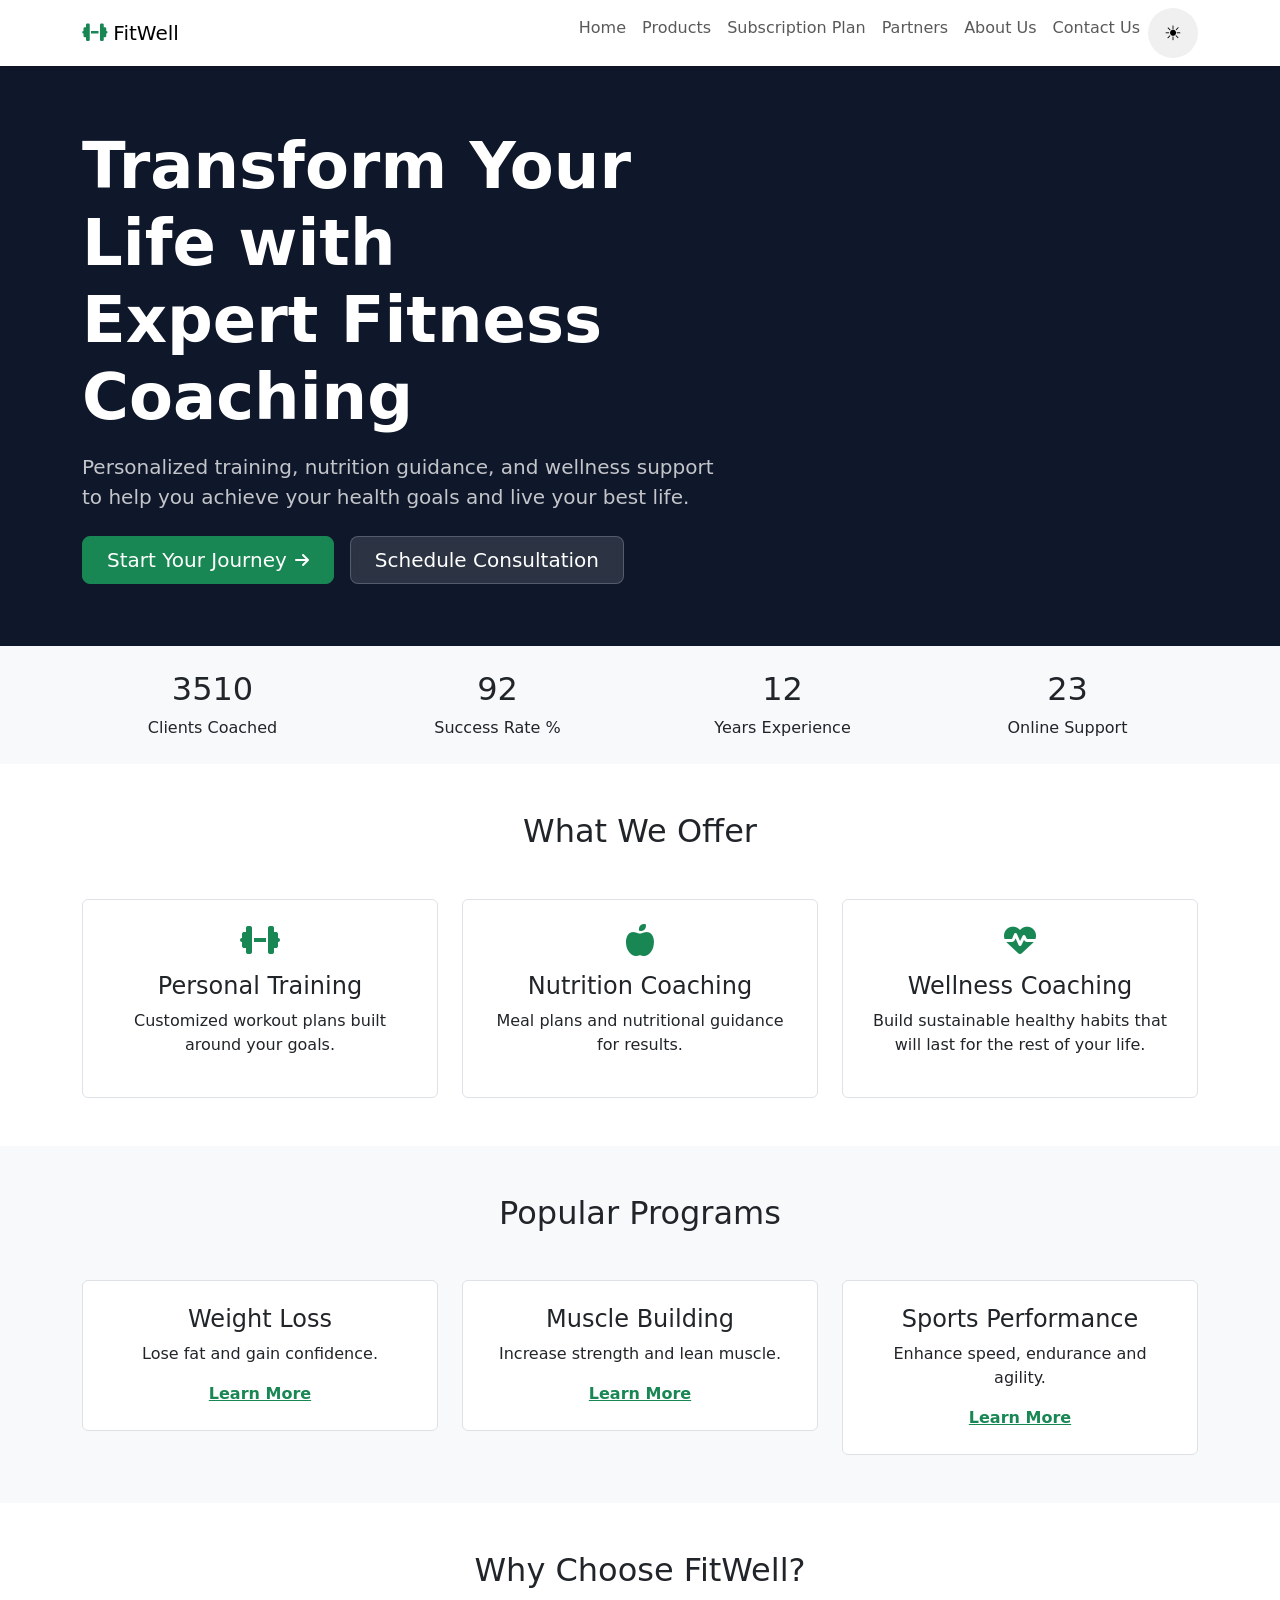
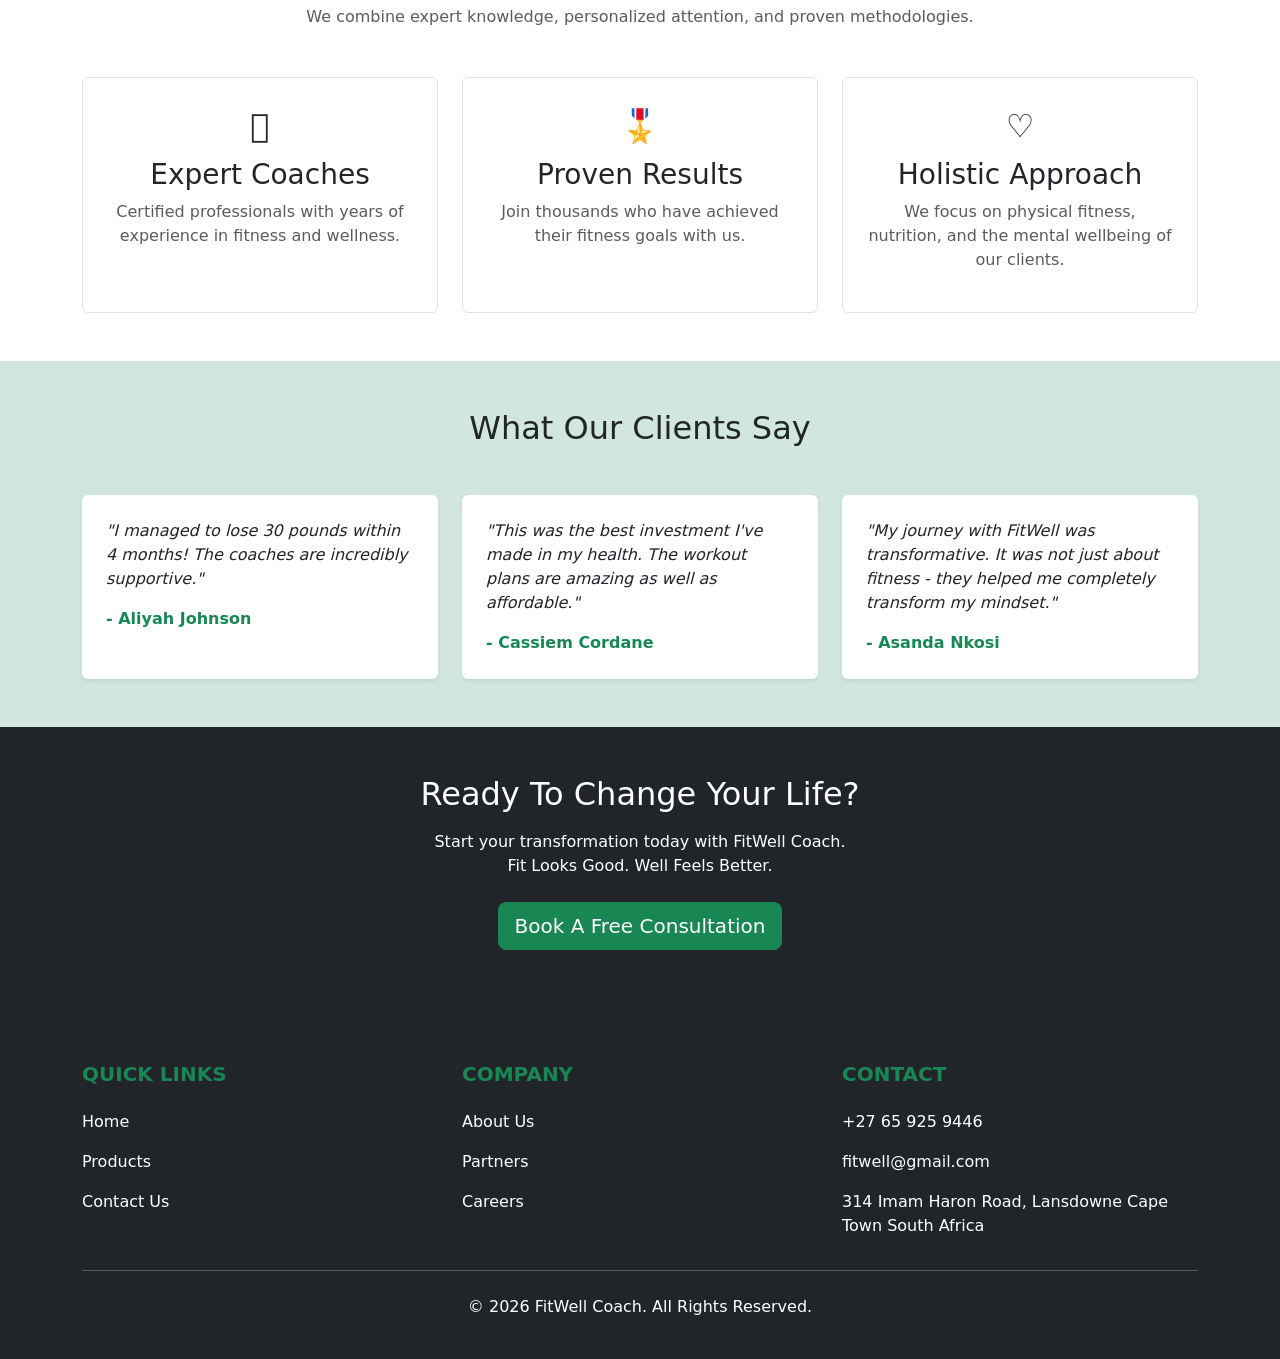
==== commit 132fd4e6: "merge resolved and fixed index" ====
--- a/index.html
+++ b/index.html
@@ -16,11 +16,64 @@
       href="https://cdnjs.cloudflare.com/ajax/libs/font-awesome/6.5.2/css/all.min.css"
     />
 
-    <link rel="stylesheet" href="style.css">
-    
-    <!-- Dark Mode CSS -->
-    <link rel="stylesheet" href="darkmode.css">
-</head>
+    <link rel="stylesheet" href="style.css" />
+    <link rel="stylesheet" href="darkmode.css" />
+
+    <style>
+      .service-card,
+      .program-card,
+      .why-choose-card {
+        transition:
+          transform 0.3s ease,
+          box-shadow 0.3s ease;
+      }
+      .service-card:hover,
+      .program-card:hover,
+      .why-choose-card:hover {
+        transform: translateY(-5px);
+        box-shadow: 0 10px 20px rgba(0, 0, 0, 0.1);
+      }
+      /* Custom secondary button */
+      .btn-outline-custom {
+        border: 2px solid #212529;
+        color: #212529;
+        background: transparent;
+        transition: all 0.3s ease;
+      }
+      .btn-outline-custom:hover {
+        background: #212529;
+        color: #fff;
+      }
+
+      .hero-bg-overlay {
+        background:
+          linear-gradient(rgba(15, 23, 42, 0.72), rgba(15, 23, 42, 0.72)),
+          url("https://i.ibb.co/rRyqs16C/Se-o-que-voc-quer-ganhar-massa-muscular-o-melhor-hor-rio-para-treinar-tarde-porque-o-desemp.jpg")
+            no-repeat center center;
+        background-size: cover;
+        background-position: center;
+        background-attachment: scroll;
+        background-color: #0f172a; /* Dark baseline color if image fails to load */
+
+        min-height: 580px;
+        display: flex;
+        align-items: center;
+      }
+
+      /* Glassmorphism secondary button style matching design layout */
+      .btn-dark-tint {
+        background-color: rgba(255, 255, 255, 0.12);
+        color: #fff;
+        border: 1px solid rgba(255, 255, 255, 0.2);
+        backdrop-filter: blur(4px);
+        transition: all 0.3s ease;
+      }
+      .btn-dark-tint:hover {
+        background-color: rgba(255, 255, 255, 0.25);
+        color: #fff;
+      }
+    </style>
+  </head>
 
   <body>
     <nav class="navbar navbar-expand-lg bg-white shadow-sm sticky-top">
@@ -66,51 +119,26 @@
       </div>
     </nav>
 
-
-    <section class="hero">
-
-        <div class="container">
-
-            <div class="row align-items-center">
-
-                <div class="col-lg-6">
-
-                    <span class="hero-badge">
-                        Transform Your Life
-                    </span>
-
-                    <h1>
-                        Your Personal Journey To
-                        Better Health Starts Here
-                    </h1>
-
-                    <p>
-                        Expert coaching, customized fitness plans,
-                        nutrition guidance, and accountability to help
-                        you achieve lasting results.
-                    </p>
-
-                    <div class="mt-4">
-
-                        <a href="#" class="btn btn-success btn-lg me-3">
-                            Get Started
-                        </a>
-
-                        <a href="#" class="btn btn-outline-dark btn-lg">
-                            Learn More
-                        </a>
-
-                    </div>
-
-                </div>
-
-                <div class="col-lg-6 text-center">
-
-                    <img src="images/dumbell.jpg"
-                        class="img-fluid hero-image" alt="Fitness Coach">
-
-                </div>
-
+    <section class="hero hero-bg-overlay text-white py-5">
+      <div class="container">
+        <div class="row text-start">
+          <div class="col-xl-7 col-lg-9">
+            <h1 class="display-3 fw-bold mb-3">
+              Transform Your Life with<br />Expert Fitness Coaching
+            </h1>
+            <p class="lead mb-4 opacity-75" style="max-width: 680px">
+              Personalized training, nutrition guidance, and wellness support to
+              help you achieve your health goals and live your best life.
+            </p>
+            <div class="d-flex gap-3 mt-4">
+              <a
+                href="#"
+                class="btn btn-success btn-lg px-4 py-2 d-inline-flex align-items-center gap-2"
+                >Start Your Journey <i class="fa-solid fa-arrow-right fs-6"></i
+              ></a>
+              <a href="#" class="btn btn-dark-tint btn-lg px-4 py-2"
+                >Schedule Consultation</a
+              >
             </div>
           </div>
         </div>
@@ -170,7 +198,10 @@
             <div class="service-card p-4 border rounded text-center bg-white">
               <i class="fa-solid fa-heart-pulse fa-2x text-success mb-3"></i>
               <h4>Wellness Coaching</h4>
-              <p>Build sustainable healthy habits for life.</p>
+              <p>
+                Build sustainable healthy habits that will last for the rest of
+                your life.
+              </p>
             </div>
           </div>
         </div>
@@ -230,7 +261,7 @@
             <div
               class="why-choose-card card p-4 h-100 border rounded text-center bg-white"
             >
-              <div class="fs-2 mb-2">𐃯</div>
+              <div class="fs-2 mb-2">🎖</div>
               <h3>Proven Results</h3>
               <p class="text-muted">
                 Join thousands who have achieved their fitness goals with us.
@@ -295,7 +326,9 @@
           Start your transformation today with FitWell Coach.<br />
           Fit Looks Good. Well Feels Better.
         </p>
-        <a href="#" class="btn btn-success btn-lg"> Book Free Consultation </a>
+        <a href="#" class="btn btn-success btn-lg">
+          Book A Free Consultation
+        </a>
       </div>
     </section>
 
@@ -306,7 +339,6 @@
             <h5 class="text-uppercase mb-4 fw-bold text-success">
               Quick Links
             </h5>
-
             <p>
               <a href="index.html" class="text-white text-decoration-none"
                 >Home</a
@@ -326,7 +358,6 @@
 
           <div class="col-md-4 col-lg-4 col-xl-4 mx-auto mt-3">
             <h5 class="text-uppercase mb-4 fw-bold text-success">Company</h5>
-
             <p>
               <a href="about.html" class="text-white text-decoration-none"
                 >About Us</a
@@ -348,15 +379,13 @@
 
           <div class="col-md-4 col-lg-4 col-xl-4 mx-auto mt-3">
             <h5 class="text-uppercase mb-4 fw-bold text-success">Contact</h5>
-
             <p>+27 65 925 9446</p>
             <p>fitwell@gmail.com</p>
-            <p>314 imam Haron road,Lansdowne Cape Town South Africa</p>
+            <p>314 Imam Haron Road, Lansdowne Cape Town South Africa</p>
           </div>
         </div>
 
         <hr class="mb-4" />
-
         <div class="text-center">
           <p>© 2026 FitWell Coach. All Rights Reserved.</p>
         </div>
@@ -364,9 +393,6 @@
     </footer>
 
     <script src="https://cdn.jsdelivr.net/npm/bootstrap@5.3.3/dist/js/bootstrap.bundle.min.js"></script>
-    <!-- <script src="script.js"></script> -->
-    
-    <!-- Dark Mode Script -->
     <script src="darkmode.js"></script>
   </body>
 </html>
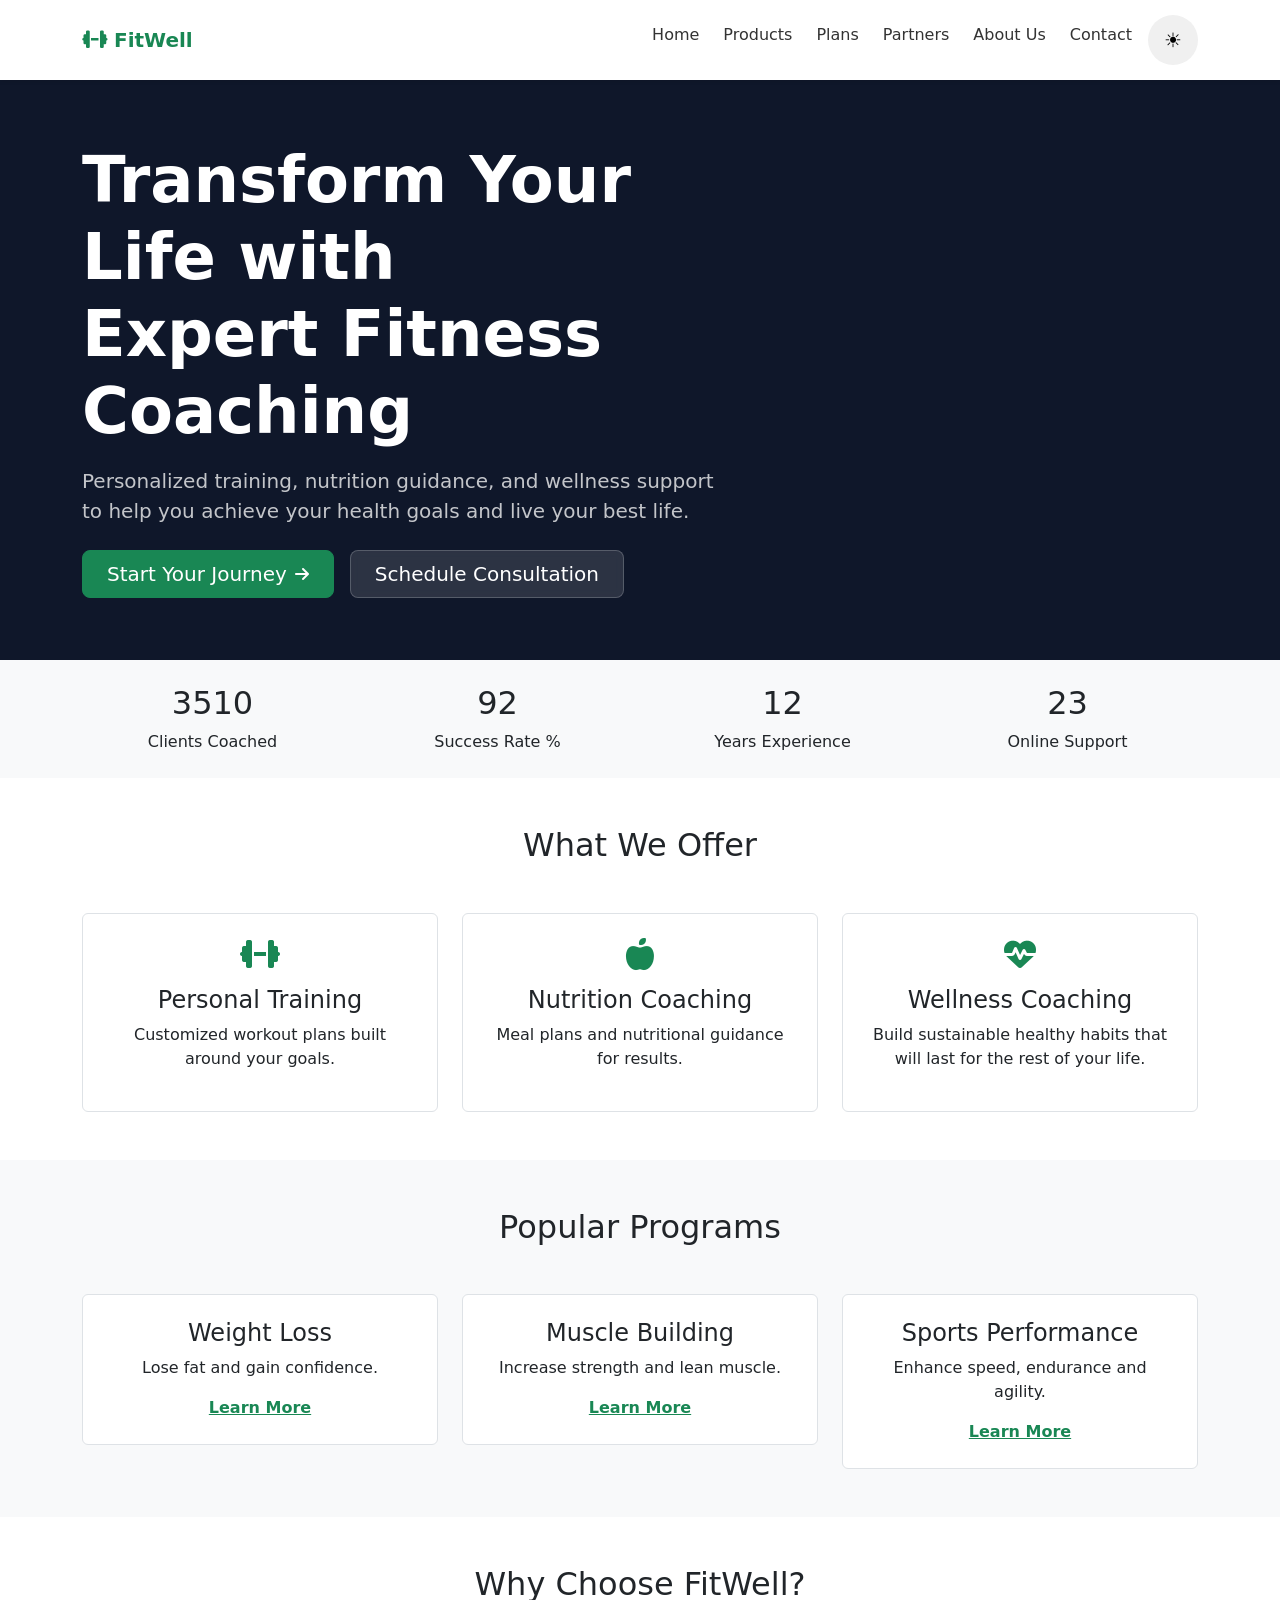
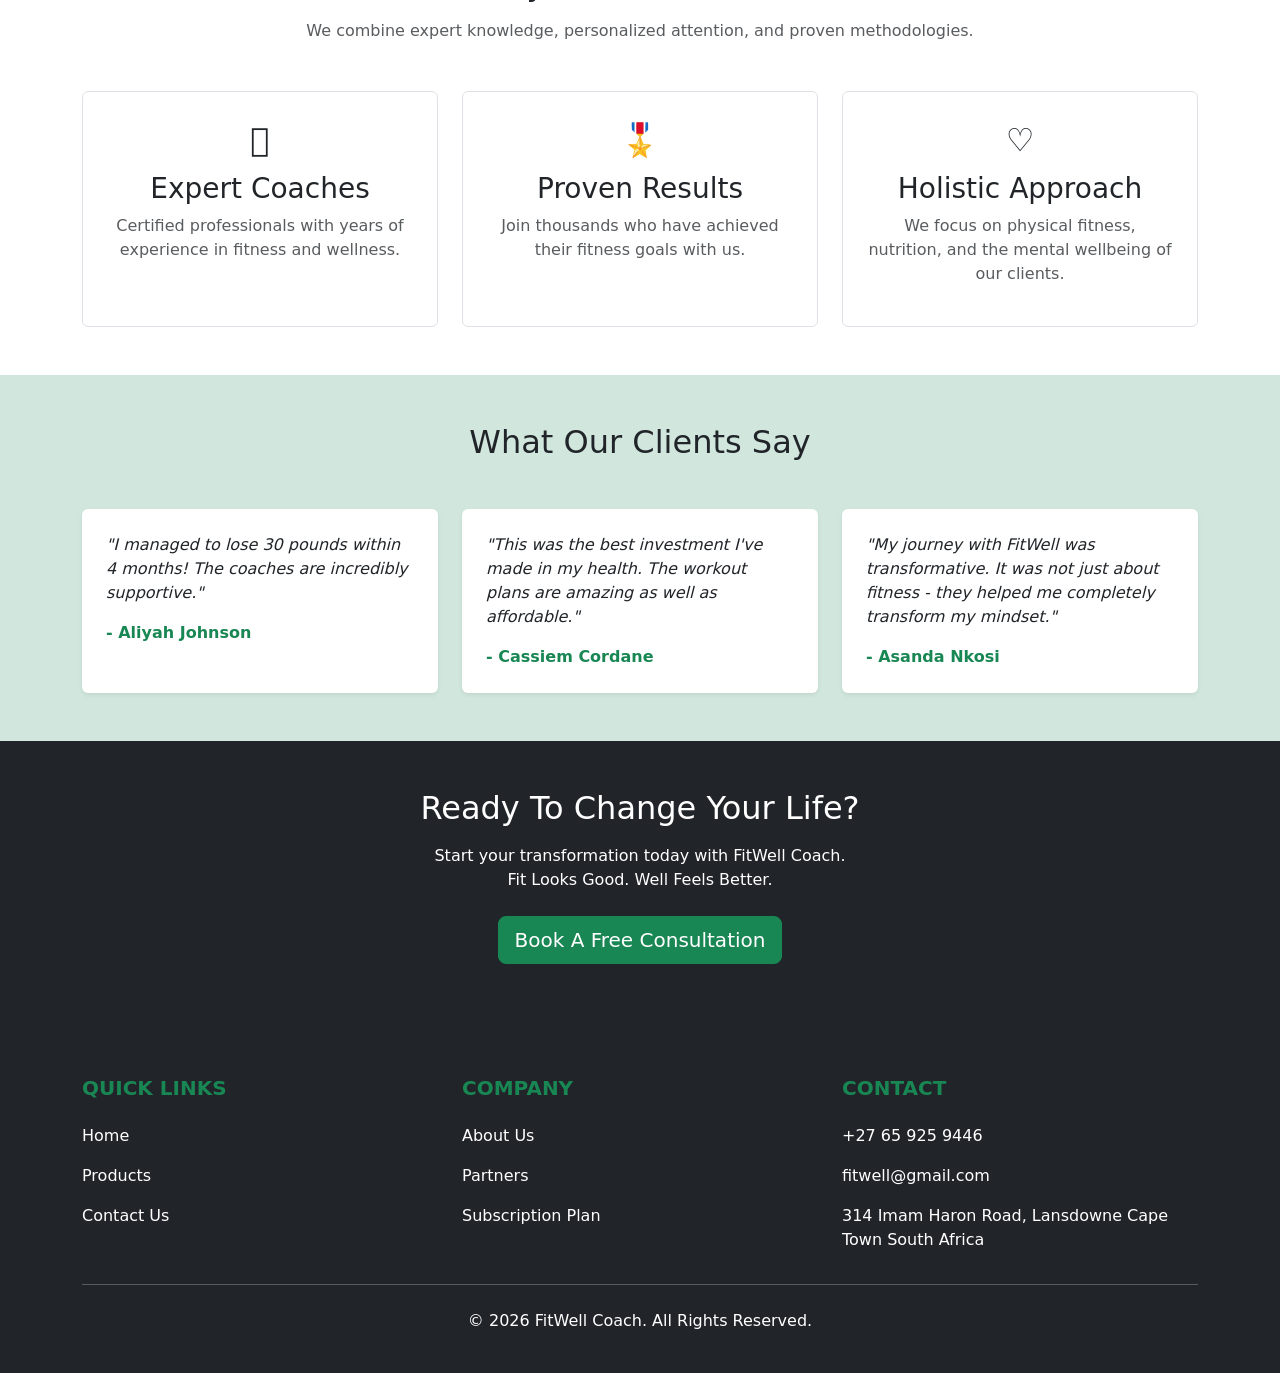
==== commit 31e45e07: "fixed nav anf footer" ====
--- a/index.html
+++ b/index.html
@@ -72,19 +72,41 @@
         background-color: rgba(255, 255, 255, 0.25);
         color: #fff;
       }
+
+      .navbar {
+        padding: 15px 0;
+      }
+
+      .nav-link {
+        color: #333 !important;
+        transition: 0.3s;
+      }
+
+      .nav-link:hover {
+        color: var(--green) !important;
+      }
+
+      .navbar.navbar-shrink {
+        padding: 8px 0;
+        transition: 0.3s ease;
+        box-shadow: 0 5px 15px rgba(0, 0, 0, 0.1);
+      }
     </style>
   </head>
 
   <body>
-    <nav class="navbar navbar-expand-lg bg-white shadow-sm sticky-top">
-      <div class="container">
-        <a class="navbar-brand" href="#">
-          <i class="fa-solid fa-dumbbell text-success"></i>
+    <nav
+      class="navbar navbar-expand-lg navbar-light bg-white shadow-sm sticky-top"
+    >
+      <div class="container">
+        <a class="navbar-brand fw-bold text-success" href="#">
+          <i class="fa-solid fa-dumbbell"></i>
           FitWell
         </a>
 
         <button
           class="navbar-toggler"
+          type="button"
           data-bs-toggle="collapse"
           data-bs-target="#navMenu"
         >
@@ -92,7 +114,7 @@
         </button>
 
         <div class="collapse navbar-collapse" id="navMenu">
-          <ul class="navbar-nav ms-auto">
+          <ul class="navbar-nav ms-auto gap-2">
             <li class="nav-item">
               <a class="nav-link" href="index.html">Home</a>
             </li>
@@ -100,7 +122,9 @@
               <a class="nav-link" href="products.html">Products</a>
             </li>
             <li class="nav-item">
-              <a class="nav-link" href="Subscription.html">Subscription Plan</a>
+              <a class="nav-link active text-success" href="Subscription.html"
+                >Plans</a
+              >
             </li>
             <li class="nav-item">
               <a class="nav-link" href="partners.html">Partners</a>
@@ -109,16 +133,13 @@
               <a class="nav-link" href="about.html">About Us</a>
             </li>
             <li class="nav-item">
-              <a class="nav-link" href="contact.us.html">Contact Us</a>
-            </li>
-            <li class="nav-item">
-              <button class="toggle-btn" id="themeToggle"></button>
-            </li>
+              <a class="nav-link" href="contact.us.html">Contact</a>
+            </li>
+            <button class="toggle-btn" id="themeToggle"></button>
           </ul>
         </div>
       </div>
     </nav>
-
     <section class="hero hero-bg-overlay text-white py-5">
       <div class="container">
         <div class="row text-start">
@@ -372,7 +393,7 @@
               <a
                 href="Subscription.html"
                 class="text-white text-decoration-none"
-                >Careers</a
+                >Subscription Plan</a
               >
             </p>
           </div>
--- a/darkmode.css
+++ b/darkmode.css
@@ -1,102 +1,108 @@
 /* Dark Mode Toggle Button */
 .toggle-btn {
-    width: 50px;
-    height: 50px;
-    border-radius: 50%;
-    border: none;
-    background: #f0f0f0;
-    cursor: pointer;
-    display: flex;
-    align-items: center;
-    justify-content: center;
-    font-size: 20px;
-    transition: all 0.3s ease;
-    position: relative;
+  width: 50px;
+  height: 50px;
+  border-radius: 50%;
+  border: none;
+  background: #f0f0f0;
+  cursor: pointer;
+  display: flex;
+  align-items: center;
+  justify-content: center;
+  font-size: 20px;
+  transition: all 0.3s ease;
+  position: relative;
 }
 
 .toggle-btn:hover {
-    background: #e0e0e0;
-    transform: scale(1.05);
+  background: #e0e0e0;
+  transform: scale(1.05);
 }
 
 .toggle-btn::before {
-    content: '☀️';
-    position: absolute;
-    transition: opacity 0.3s ease, transform 0.3s ease;
-    opacity: 1;
+  content: "☀️";
+  position: absolute;
+  transition:
+    opacity 0.3s ease,
+    transform 0.3s ease;
+  opacity: 1;
 }
 
 .toggle-btn.dark-mode::before {
-    opacity: 0;
-    transform: rotate(180deg);
+  opacity: 0;
+  transform: rotate(180deg);
 }
 
 .toggle-btn::after {
-    content: '🌙';
-    position: absolute;
-    transition: opacity 0.3s ease, transform 0.3s ease;
-    opacity: 0;
-    transform: rotate(-180deg);
+  content: "🌙";
+  position: absolute;
+  transition:
+    opacity 0.3s ease,
+    transform 0.3s ease;
+  opacity: 0;
+  transform: rotate(-180deg);
 }
 
 .toggle-btn.dark-mode::after {
-    opacity: 1;
-    transform: rotate(0deg);
+  opacity: 1;
+  transform: rotate(0deg);
 }
 
 /* Dark Mode Styles for Body and Text */
 body.dark-mode {
-    background: #1a1a2e !important;
-    color: #e0e0e0 !important;
-}
-
-body.dark-mode h1,
+  background: #1a1a2e !important;
+  color: #e0e0e0 !important;
+}
+
 body.dark-mode h2,
 body.dark-mode h3,
 body.dark-mode h4,
 body.dark-mode h5,
 body.dark-mode h6 {
-    color: #e0e0e0 !important;
-}
-
-body.dark-mode p,
+  color: #e0e0e0 !important;
+}
+body.dark-mode li {
+  color: white;
+}
+body.dark-mode p {
+  color: white;
+}
 body.dark-mode span,
-body.dark-mode a,
-body.dark-mode li {
-    color: #d0d0d0 !important;
-}
-
 body.dark-mode a {
-    transition: color 0.3s ease;
+  color: black !important;
+}
+
+body.dark-mode a {
+  transition: color 0.3s ease;
 }
 
 body.dark-mode a:hover {
-    color: #27ae60 !important;
+  color: #27ae60 !important;
 }
 
 /* Dark Mode Navbar */
 body.dark-mode .navbar {
-    background-color: #252541 !important;
+  background-color: #252541 !important;
 }
 
 body.dark-mode .navbar-light .navbar-brand {
-    color: #e0e0e0 !important;
+  color: #e0e0e0 !important;
 }
 
 body.dark-mode .navbar-light .nav-link {
-    color: #d0d0d0 !important;
+  color: #d0d0d0 !important;
 }
 
 body.dark-mode .navbar-light .nav-link:hover {
-    color: #27ae60 !important;
+  color: #27ae60 !important;
 }
 
 body.dark-mode .navbar-light .navbar-toggler {
-    border-color: #555 !important;
+  border-color: #555 !important;
 }
 
 body.dark-mode .navbar-light .navbar-toggler-icon {
-    background-image: url("data:image/svg+xml,%3csvg xmlns='http://www.w3.org/2000/svg' viewBox='0 0 30 30'%3e%3cpath stroke='%23d0d0d0' stroke-linecap='round' stroke-miterlimit='10' stroke-width='2' d='M4 7h22M4 15h22M4 23h22'/%3e%3c/svg%3e") !important;
+  background-image: url("data:image/svg+xml,%3csvg xmlns='http://www.w3.org/2000/svg' viewBox='0 0 30 30'%3e%3cpath stroke='%23d0d0d0' stroke-linecap='round' stroke-miterlimit='10' stroke-width='2' d='M4 7h22M4 15h22M4 23h22'/%3e%3c/svg%3e") !important;
 }
 
 /* Dark Mode Cards */
@@ -105,221 +111,224 @@
 body.dark-mode .program-card,
 body.dark-mode .plan-card,
 body.dark-mode .card {
-    background: #2d2d44 !important;
-    color: #e0e0e0 !important;
-    border-color: #3d3d54 !important;
+  background: #2d2d44 !important;
+  color: #e0e0e0 !important;
+  border-color: #3d3d54 !important;
 }
 
 body.dark-mode .stat-card h2 {
-    color: #27ae60 !important;
+  color: #27ae60 !important;
 }
 
 /* Dark Mode Hero Badge */
 body.dark-mode .hero-badge {
-    background: rgba(39, 174, 96, 0.2) !important;
-    color: #7fd9a0 !important;
+  background: rgba(39, 174, 96, 0.2) !important;
+  color: #7fd9a0 !important;
 }
 
 /* Dark Mode Section Title */
 body.dark-mode .section-title {
-    color: #e0e0e0 !important;
+  color: #e0e0e0 !important;
 }
 
 /* Dark Mode Button */
 body.dark-mode .btn-success {
-    background: #27ae60 !important;
-    border-color: #27ae60 !important;
+  background: #27ae60 !important;
+  border-color: #27ae60 !important;
 }
 
 body.dark-mode .btn-success:hover {
-    background: #1e8449 !important;
-    border-color: #1e8449 !important;
+  background: #1e8449 !important;
+  border-color: #1e8449 !important;
 }
 
 body.dark-mode .btn-primary,
 body.dark-mode .btn-info {
-    background: #3498db !important;
-    border-color: #3498db !important;
+  background: #3498db !important;
+  border-color: #3498db !important;
 }
 
 body.dark-mode .btn-primary:hover,
 body.dark-mode .btn-info:hover {
-    background: #2980b9 !important;
-    border-color: #2980b9 !important;
+  background: #2980b9 !important;
+  border-color: #2980b9 !important;
 }
 
 /* Dark Mode Form Elements */
 body.dark-mode .form-control,
 body.dark-mode .form-select,
-body.dark-mode textarea {
-    background: #2d2d44 !important;
-    border-color: #3d3d54 !important;
-    color: #e0e0e0 !important;
+body.dark-mode {
+  background: #2d2d44 !important;
+  border-color: #3d3d54 !important;
+  color: #e0e0e0 !important;
 }
 
 body.dark-mode .form-control:focus,
 body.dark-mode .form-select:focus {
-    background: #2d2d44 !important;
-    border-color: #27ae60 !important;
-    color: #e0e0e0 !important;
-    box-shadow: 0 0 0 0.2rem rgba(39, 174, 96, 0.25) !important;
+  background: #2d2d44 !important;
+  border-color: #27ae60 !important;
+  color: #e0e0e0 !important;
+  box-shadow: 0 0 0 0.2rem rgba(39, 174, 96, 0.25) !important;
 }
 
 body.dark-mode .form-control::placeholder {
-    color: #888 !important;
+  color: #888 !important;
 }
 
 /* Dark Mode Tables */
 body.dark-mode .table {
-    color: #e0e0e0 !important;
-    border-color: #3d3d54 !important;
+  color: #e0e0e0 !important;
+  border-color: #3d3d54 !important;
 }
 
 body.dark-mode .table thead th {
-    background: #2d2d44 !important;
-    color: #e0e0e0 !important;
-    border-color: #3d3d54 !important;
+  background: #2d2d44 !important;
+  color: #e0e0e0 !important;
+  border-color: #3d3d54 !important;
 }
 
 body.dark-mode .table tbody tr:hover {
-    background: #3d3d54 !important;
+  background: #3d3d54 !important;
 }
 
 /* Dark Mode Borders and Dividers */
 body.dark-mode hr {
-    border-color: #3d3d54 !important;
+  border-color: #3d3d54 !important;
 }
 
 body.dark-mode .border {
-    border-color: #3d3d54 !important;
+  border-color: #3d3d54 !important;
 }
 
 /* Dark Mode Alerts */
 body.dark-mode .alert {
-    background: #2d2d44 !important;
-    border-color: #3d3d54 !important;
-    color: #e0e0e0 !important;
+  background: #2d2d44 !important;
+  border-color: #3d3d54 !important;
+  color: #e0e0e0 !important;
 }
 
 body.dark-mode .alert-success {
-    background: rgba(39, 174, 96, 0.15) !important;
-    border-color: #27ae60 !important;
+  background: rgba(39, 174, 96, 0.15) !important;
+  border-color: #27ae60 !important;
 }
 
 body.dark-mode .alert-warning {
-    background: rgba(241, 196, 15, 0.15) !important;
-    border-color: #f1c40f !important;
+  background: rgba(241, 196, 15, 0.15) !important;
+  border-color: #f1c40f !important;
 }
 
 body.dark-mode .alert-danger {
-    background: rgba(231, 76, 60, 0.15) !important;
-    border-color: #e74c3c !important;
+  background: rgba(231, 76, 60, 0.15) !important;
+  border-color: #e74c3c !important;
 }
 
 /* Dark Mode Popular Plan Card */
 body.dark-mode .popular {
-    border-color: #27ae60 !important;
+  border-color: #27ae60 !important;
 }
 
 body.dark-mode .amount {
-    color: #7fd9a0 !important;
+  color: #7fd9a0 !important;
 }
 
 body.dark-mode .period {
-    color: #888 !important;
+  color: #888 !important;
 }
 
 /* Dark Mode Price Text */
 body.dark-mode .price {
-    color: #d0d0d0 !important;
+  color: #d0d0d0 !important;
 }
 
 /* Dark Mode Icons */
 body.dark-mode .fa,
 body.dark-mode .fas,
 body.dark-mode .far {
-    color: inherit;
+  color: inherit;
 }
 
 body.dark-mode .text-success {
-    color: #27ae60 !important;
+  color: #27ae60 !important;
 }
 
 body.dark-mode .text-danger {
-    color: #e74c3c !important;
+  color: #e74c3c !important;
 }
 
 body.dark-mode .text-warning {
-    color: #f1c40f !important;
+  color: #f1c40f !important;
 }
 
 body.dark-mode .text-info {
-    color: #3498db !important;
+  color: #3498db !important;
 }
 
 body.dark-mode .bg-light {
-    background: #2d2d44 !important;
+  background: #2d2d44 !important;
 }
 
 body.dark-mode .bg-white {
-    background: #2d2d44 !important;
+  background: #2d2d44 !important;
 }
 
 body.dark-mode .shadow-sm,
 body.dark-mode .shadow {
-    box-shadow: 0 0 10px rgba(0, 0, 0, 0.5) !important;
+  box-shadow: 0 0 10px rgba(0, 0, 0, 0.5) !important;
 }
 
 /* Dark Mode Dropdown */
 body.dark-mode .dropdown-menu {
-    background: #2d2d44 !important;
-    border-color: #3d3d54 !important;
+  background: #2d2d44 !important;
+  border-color: #3d3d54 !important;
 }
 
 body.dark-mode .dropdown-item {
-    color: #e0e0e0 !important;
+  color: #e0e0e0 !important;
 }
 
 body.dark-mode .dropdown-item:hover,
 body.dark-mode .dropdown-item:focus {
-    background: #3d3d54 !important;
-    color: #e0e0e0 !important;
+  background: #3d3d54 !important;
+  color: #e0e0e0 !important;
 }
 
 body.dark-mode .dropdown-divider {
-    border-color: #3d3d54 !important;
+  border-color: #3d3d54 !important;
 }
 
 /* Dark Mode Modal */
 body.dark-mode .modal-content {
-    background: #2d2d44 !important;
-    border-color: #3d3d54 !important;
-    color: #e0e0e0 !important;
+  background: #2d2d44 !important;
+  border-color: #3d3d54 !important;
+  color: #e0e0e0 !important;
 }
 
 body.dark-mode .modal-header {
-    border-color: #3d3d54 !important;
+  border-color: #3d3d54 !important;
 }
 
 body.dark-mode .modal-footer {
-    border-color: #3d3d54 !important;
+  border-color: #3d3d54 !important;
 }
 
 body.dark-mode .btn-close {
-    filter: invert(1);
+  filter: invert(1);
 }
 
 /* Dark Mode Toggle Button Styling */
 body.dark-mode .toggle-btn {
-    background: #3d3d54 !important;
+  background: #3d3d54 !important;
 }
 
 body.dark-mode .toggle-btn:hover {
-    background: #4d4d64 !important;
+  background: #4d4d64 !important;
 }
 
 /* Smooth Transitions */
 body,
 body * {
-    transition: background-color 0.3s ease, color 0.3s ease, border-color 0.3s ease;
-}
+  transition:
+    background-color 0.3s ease,
+    color 0.3s ease,
+    border-color 0.3s ease;
+}
